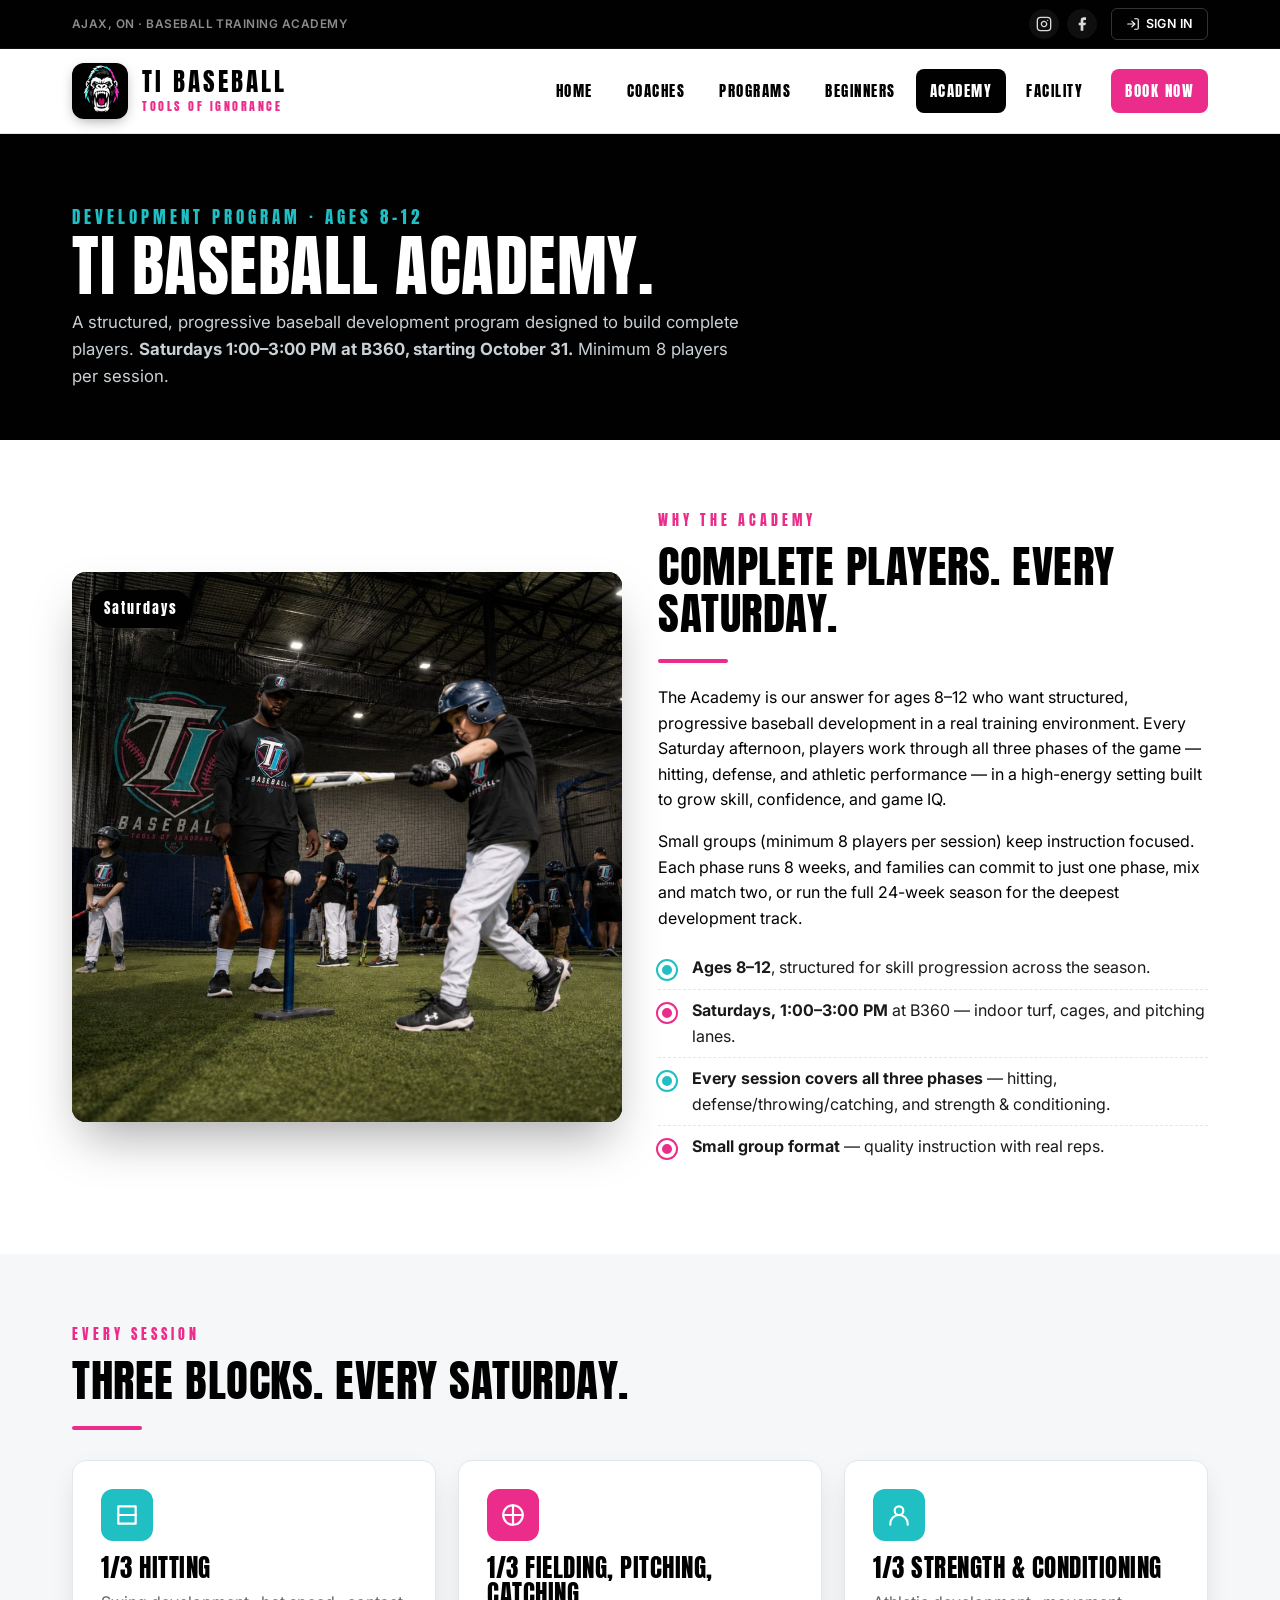
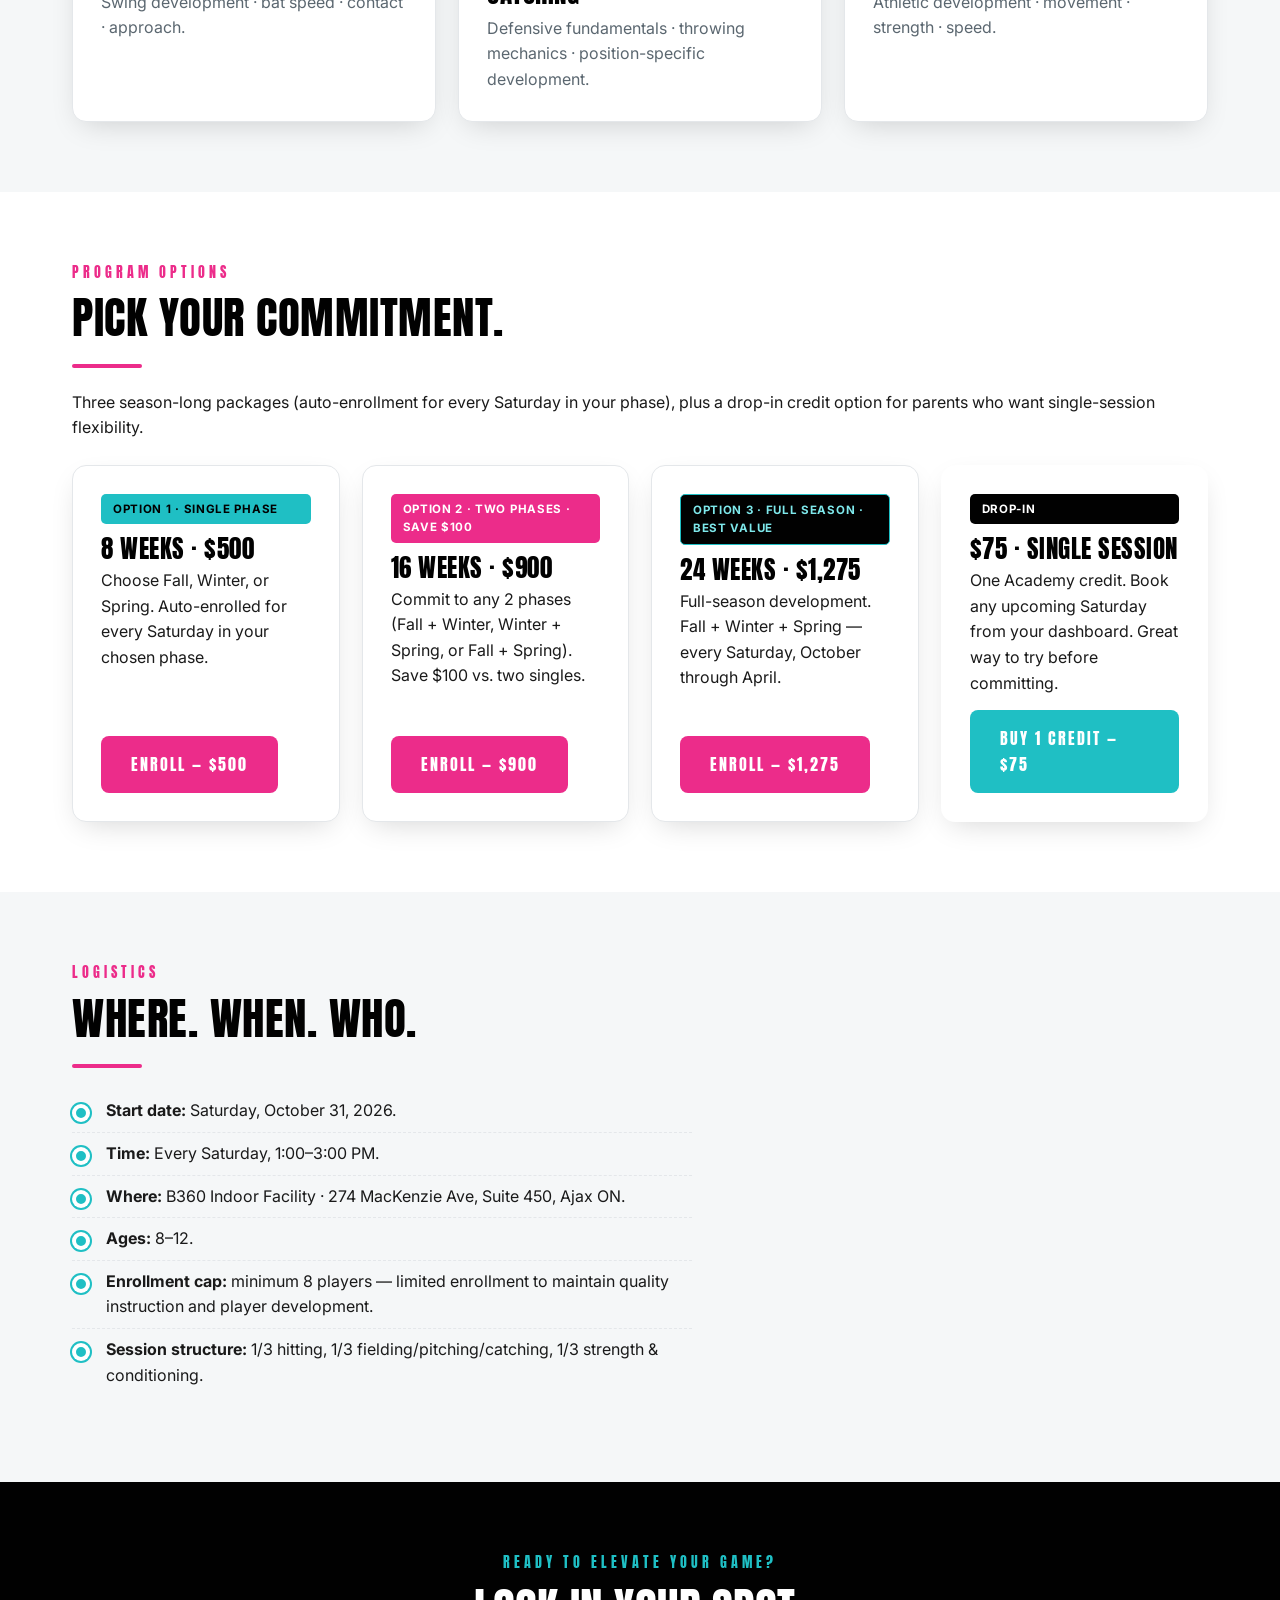
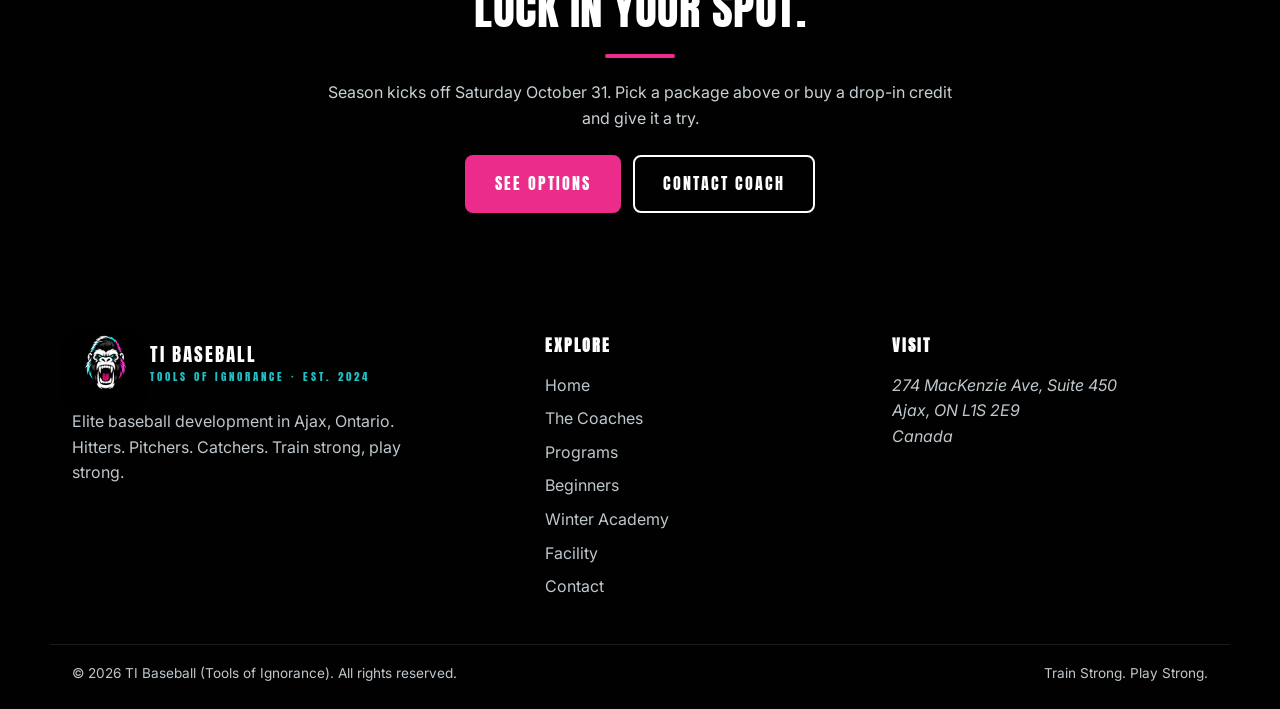
==== academy.html @ b7aa585f "Academy: swap photo to new tee-work group shot Steve provided a new photo of Coach working with a gr" ====
<!doctype html>
<html lang="en">
<head>
<meta charset="utf-8">
<meta name="viewport" content="width=device-width, initial-scale=1">
<title>TI Baseball Academy — Development Program (Ages 8–12) | TI Baseball (Tools of Ignorance)</title>
<meta name="description" content="TI Baseball Academy Development Program for ages 8–12. Saturdays 1–3 PM at B360, starting October 31. Three season packages ($500 / $900 / $1,275) or $75 drop-in credits.">
<link rel="icon" href="assets/logo.jpg" type="image/jpeg">
<link rel="preconnect" href="https://fonts.googleapis.com">
<link rel="preconnect" href="https://fonts.gstatic.com" crossorigin>
<link href="https://fonts.googleapis.com/css2?family=Anton&family=Inter:wght@400;500;600;700&display=swap" rel="stylesheet">
<link rel="stylesheet" href="styles.css">
<style>/* Top utility ribbon — sits above the site header on every page */
.top-ribbon {
  background:#010101; border-bottom:1px solid rgba(255,255,255,0.06);
  font-family:'Inter', sans-serif; font-size:.84rem;
}
.top-ribbon-inner {
  max-width:1180px; margin:0 auto; padding:8px 22px;
  display:flex; justify-content:space-between; align-items:center; gap:18px;
  flex-wrap:wrap;
}
.top-ribbon-tagline { color:rgba(255,255,255,0.55); letter-spacing:.04em; text-transform:uppercase; font-size:.74rem; font-weight:600; }
.top-ribbon-actions { display:flex; align-items:center; gap:14px; }
.top-ribbon-social { display:flex; align-items:center; gap:8px; }
.top-ribbon-social a {
  display:flex; align-items:center; justify-content:center;
  width:30px; height:30px; border-radius:50%;
  background:rgba(255,255,255,0.06); color:rgba(255,255,255,0.85);
  transition:background .15s, color .15s, transform .15s;
}
.top-ribbon-social a:hover { background:#1FBFC4; color:#010101; transform:translateY(-1px); }
.top-ribbon-social svg { width:16px; height:16px; }
.top-ribbon-login {
  display:inline-flex; align-items:center; gap:6px;
  padding:5px 14px; border-radius:6px;
  background:transparent; border:1px solid rgba(255,255,255,0.20); color:#fff;
  font-size:.78rem; font-weight:600; letter-spacing:.04em; text-transform:uppercase;
  text-decoration:none; transition:background .15s, border-color .15s;
}
.top-ribbon-login:hover { background:#EC2C8A; border-color:#EC2C8A; }
.top-ribbon-login svg { width:14px; height:14px; }
@media (max-width:560px) {
  .top-ribbon-inner { padding:8px 16px; gap:10px; }
  .top-ribbon-tagline { display:none; }
}
</style>
</head>
<body>
<div class="top-ribbon">
  <div class="top-ribbon-inner">
    <span class="top-ribbon-tagline">Ajax, ON · Baseball Training Academy</span>
    <div class="top-ribbon-actions">
      <div class="top-ribbon-social">
        <a href="https://www.instagram.com/ti_baseball_academy/" target="_blank" rel="noopener" aria-label="TI Baseball on Instagram">
          <svg viewBox="0 0 24 24" fill="none" stroke="currentColor" stroke-width="2" stroke-linecap="round" stroke-linejoin="round"><rect x="2" y="2" width="20" height="20" rx="5" ry="5"/><path d="M16 11.37A4 4 0 1 1 12.63 8 4 4 0 0 1 16 11.37z"/><line x1="17.5" y1="6.5" x2="17.51" y2="6.5"/></svg>
        </a>
        <a href="https://www.facebook.com/profile.php?id=100068096166498" target="_blank" rel="noopener" aria-label="TI Baseball on Facebook">
          <svg viewBox="0 0 24 24" fill="currentColor"><path d="M18 2h-3a5 5 0 0 0-5 5v3H7v4h3v8h4v-8h3l1-4h-4V7a1 1 0 0 1 1-1h3z"/></svg>
        </a>
      </div>
      <a href="/login" class="top-ribbon-login" id="top-ribbon-login-btn">
        <svg viewBox="0 0 24 24" fill="none" stroke="currentColor" stroke-width="2" stroke-linecap="round" stroke-linejoin="round"><path d="M15 3h4a2 2 0 0 1 2 2v14a2 2 0 0 1-2 2h-4"/><polyline points="10 17 15 12 10 7"/><line x1="15" y1="12" x2="3" y2="12"/></svg>
        <span>Sign In</span>
      </a>
    </div>
  </div>
</div>


<header class="site-header">
  <nav class="nav" aria-label="Primary">
    <a href="index.html" class="nav-brand" aria-label="TI Baseball home">
      <img src="assets/logo.png" alt="">
      <span>TI BASEBALL<small>TOOLS OF IGNORANCE</small></span>
    </a>
    <button class="nav-toggle" aria-label="Open menu" aria-expanded="false" aria-controls="nav-links">
      <svg viewBox="0 0 24 24" fill="none" stroke="currentColor" stroke-width="2.5" stroke-linecap="round">
        <line x1="4" y1="7" x2="20" y2="7"/>
        <line x1="4" y1="12" x2="20" y2="12"/>
        <line x1="4" y1="17" x2="20" y2="17"/>
      </svg>
    </button>
    <ul class="nav-links" id="nav-links">
      <li><a href="index.html">Home</a></li>
      <li><a href="coach.html">Coaches</a></li>
      <li><a href="programs.html">Programs</a></li>
      <li><a href="beginners.html">Beginners</a></li>
      <li><a href="academy.html">Academy</a></li>
      <li><a href="facility.html">Facility</a></li>
      <li><a href="contact.html" class="cta">Book Now</a></li>
    </ul>
  </nav>
</header>
<main>

  <section class="page-head">
    <div class="container">
      <p class="eyebrow">Development Program · Ages 8–12</p>
      <h1>TI Baseball Academy.</h1>
      <p>A structured, progressive baseball development program designed to build complete players. <strong>Saturdays 1:00–3:00 PM at B360, starting October 31.</strong> Minimum 8 players per session.</p>
    </div>
  </section>


  <!-- WHY THE ACADEMY (photo + narrative) -->
  <section>
    <div class="container">
      <div class="feature">
        <div class="visual has-photo" style="aspect-ratio:1/1;">
          <img src="assets/academy-tee-work.jpg" alt="Coach working with a group of young TI Baseball Academy players on tee work at B360 indoor turf" style="object-position:center;">
          <span class="badge">Saturdays</span>
        </div>
        <div>
          <p class="eyebrow">Why The Academy</p>
          <h2>Complete Players. Every Saturday.</h2>
          <div class="divider"></div>
          <p>The Academy is our answer for ages 8–12 who want structured, progressive baseball development in a real training environment. Every Saturday afternoon, players work through all three phases of the game — hitting, defense, and athletic performance — in a high-energy setting built to grow skill, confidence, and game IQ.</p>
          <p>Small groups (minimum 8 players per session) keep instruction focused. Each phase runs 8 weeks, and families can commit to just one phase, mix and match two, or run the full 24-week season for the deepest development track.</p>
          <ul class="check-list">
            <li><strong>Ages 8–12</strong>, structured for skill progression across the season.</li>
            <li class="pink"><strong>Saturdays, 1:00–3:00 PM</strong> at B360 — indoor turf, cages, and pitching lanes.</li>
            <li><strong>Every session covers all three phases</strong> — hitting, defense/throwing/catching, and strength &amp; conditioning.</li>
            <li class="pink"><strong>Small group format</strong> — quality instruction with real reps.</li>
          </ul>
        </div>
      </div>
    </div>
  </section>

  <!-- WHAT EVERY SESSION INCLUDES -->
  <section class="alt">
    <div class="container">
      <p class="eyebrow">Every Session</p>
      <h2>Three Blocks. Every Saturday.</h2>
      <div class="divider"></div>
      <div class="grid cols-3" style="margin-top:30px;">
        <div class="card teal">
          <div class="icon" aria-hidden="true">
            <svg viewBox="0 0 24 24" fill="none" stroke="currentColor" stroke-width="2" stroke-linecap="round" stroke-linejoin="round"><path d="M4 4h16v16H4z"/><path d="M4 12h16"/></svg>
          </div>
          <h3>1/3 Hitting</h3>
          <p>Swing development · bat speed · contact · approach.</p>
        </div>
        <div class="card pink">
          <div class="icon" aria-hidden="true">
            <svg viewBox="0 0 24 24" fill="none" stroke="currentColor" stroke-width="2" stroke-linecap="round" stroke-linejoin="round"><circle cx="12" cy="12" r="9"/><path d="M12 3v18M3 12h18"/></svg>
          </div>
          <h3>1/3 Fielding, Pitching, Catching</h3>
          <p>Defensive fundamentals · throwing mechanics · position-specific development.</p>
        </div>
        <div class="card teal">
          <div class="icon" aria-hidden="true">
            <svg viewBox="0 0 24 24" fill="none" stroke="currentColor" stroke-width="2" stroke-linecap="round" stroke-linejoin="round"><path d="M4 21v-1a8 8 0 0 1 16 0v1"/><circle cx="12" cy="8" r="4"/></svg>
          </div>
          <h3>1/3 Strength &amp; Conditioning</h3>
          <p>Athletic development · movement · strength · speed.</p>
        </div>
      </div>
    </div>
  </section>

  <!-- PROGRAM OPTIONS -->
  <section>
    <div class="container">
      <p class="eyebrow">Program Options</p>
      <h2>Pick Your Commitment.</h2>
      <div class="divider"></div>
      <p style="margin:14px 0 24px; color:var(--ink-soft);">Three season-long packages (auto-enrollment for every Saturday in your phase), plus a drop-in credit option for parents who want single-session flexibility.</p>
      <div class="grid cols-4" style="align-items:stretch;">

        <!-- Option 1: Single Phase -->
        <div class="card teal" style="display:flex; flex-direction:column;">
          <div style="display:inline-block; background:#1FBFC4; color:#010101; padding:6px 12px; border-radius:5px; font-family:'Inter',sans-serif; font-size:.72rem; font-weight:700; letter-spacing:.06em; margin-bottom:12px; text-transform:uppercase; text-shadow:none;">OPTION 1 · SINGLE PHASE</div>
          <h3 style="margin:0 0 6px;">8 Weeks · $500</h3>
          <p style="color:var(--ink-soft); margin:0 0 14px;">Choose Fall, Winter, or Spring. Auto-enrolled for every Saturday in your chosen phase.</p>
          <div style="margin-top:auto;">
            <a class="btn btn-primary" href="/book?program=academy-single-phase">Enroll — $500</a>
          </div>
        </div>

        <!-- Option 2: Two Phases -->
        <div class="card pink" style="display:flex; flex-direction:column;">
          <div style="display:inline-block; background:#EC2C8A; color:#fff; padding:6px 12px; border-radius:5px; font-family:'Inter',sans-serif; font-size:.72rem; font-weight:700; letter-spacing:.06em; margin-bottom:12px; text-transform:uppercase; text-shadow:none;">OPTION 2 · TWO PHASES · SAVE $100</div>
          <h3 style="margin:0 0 6px;">16 Weeks · $900</h3>
          <p style="color:var(--ink-soft); margin:0 0 14px;">Commit to any 2 phases (Fall + Winter, Winter + Spring, or Fall + Spring). Save $100 vs. two singles.</p>
          <div style="margin-top:auto;">
            <a class="btn btn-primary" href="/book?program=academy-two-phase">Enroll — $900</a>
          </div>
        </div>

        <!-- Option 3: Full Program -->
        <div class="card teal" style="display:flex; flex-direction:column;">
          <div style="display:inline-block; background:#010101; color:#7EE8EB; padding:6px 12px; border-radius:5px; font-family:'Inter',sans-serif; font-size:.72rem; font-weight:700; letter-spacing:.06em; margin-bottom:12px; text-transform:uppercase; text-shadow:none; border:1px solid #1FBFC4;">OPTION 3 · FULL SEASON · BEST VALUE</div>
          <h3 style="margin:0 0 6px;">24 Weeks · $1,275</h3>
          <p style="color:var(--ink-soft); margin:0 0 14px;">Full-season development. Fall + Winter + Spring — every Saturday, October through April.</p>
          <div style="margin-top:auto;">
            <a class="btn btn-primary" href="/book?program=academy-full-season">Enroll — $1,275</a>
          </div>
        </div>

        <!-- Option 4: Drop-in Credit -->
        <div class="card" style="display:flex; flex-direction:column; border:1px solid rgba(255,255,255,.15);">
          <div style="display:inline-block; background:#010101; color:#fff; padding:6px 12px; border-radius:5px; font-family:'Inter',sans-serif; font-size:.72rem; font-weight:700; letter-spacing:.06em; margin-bottom:12px; text-transform:uppercase; text-shadow:none;">DROP-IN</div>
          <h3 style="margin:0 0 6px;">$75 · Single Session</h3>
          <p style="color:var(--ink-soft); margin:0 0 14px;">One Academy credit. Book any upcoming Saturday from your dashboard. Great way to try before committing.</p>
          <div style="margin-top:auto;">
            <a class="btn btn-secondary" href="/book?program=academy-drop-in">Buy 1 Credit — $75</a>
          </div>
        </div>

      </div>
    </div>
  </section>

  <!-- LOGISTICS -->
  <section class="alt">
    <div class="container">
      <p class="eyebrow">Logistics</p>
      <h2>Where. When. Who.</h2>
      <div class="divider"></div>
      <ul class="check-list" style="max-width:620px;">
        <li><strong>Start date:</strong> Saturday, October 31, 2026.</li>
        <li><strong>Time:</strong> Every Saturday, 1:00–3:00 PM.</li>
        <li><strong>Where:</strong> B360 Indoor Facility · 274 MacKenzie Ave, Suite 450, Ajax ON.</li>
        <li><strong>Ages:</strong> 8–12.</li>
        <li><strong>Enrollment cap:</strong> minimum 8 players — limited enrollment to maintain quality instruction and player development.</li>
        <li><strong>Session structure:</strong> 1/3 hitting, 1/3 fielding/pitching/catching, 1/3 strength &amp; conditioning.</li>
      </ul>
    </div>
  </section>

  <!-- CTA -->
  <section class="dark">
    <div class="container center">
      <p class="eyebrow">Ready To Elevate Your Game?</p>
      <h2>Lock In Your Spot.</h2>
      <div class="divider" style="margin:6px auto 22px;"></div>
      <p style="max-width:640px; margin:0 auto 24px; color:#C9D1D6;">Season kicks off Saturday October 31. Pick a package above or buy a drop-in credit and give it a try.</p>
      <div class="btn-row" style="justify-content:center;">
        <a class="btn btn-primary" href="#program-options">See Options</a>
        <a class="btn btn-ghost" href="contact.html">Contact Coach</a>
      </div>
    </div>
  </section>

</main>

<footer class="site-footer">
  <div class="container footer-grid">
    <div>
      <div class="footer-brand">
        <img src="assets/logo.png" alt="">
        <div>
          <h4>TI Baseball</h4>
          <small>TOOLS OF IGNORANCE · EST. 2024</small>
        </div>
      </div>
      <p style="max-width:340px;">Elite baseball development in Ajax, Ontario. Hitters. Pitchers. Catchers. Train strong, play strong.</p>
    </div>
    <div>
      <h5>Explore</h5>
      <ul>
        <li><a href="index.html">Home</a></li>
        <li><a href="coach.html">The Coaches</a></li>
        <li><a href="programs.html">Programs</a></li>
        <li><a href="beginners.html">Beginners</a></li>
        <li><a href="academy.html">Winter Academy</a></li>
        <li><a href="facility.html">Facility</a></li>
        <li><a href="contact.html">Contact</a></li>
      </ul>
    </div>
    <div>
      <h5>Visit</h5>
      <address>
        274 MacKenzie Ave, Suite 450<br>
        Ajax, ON L1S 2E9<br>
        Canada
      </address>
    </div>
  </div>
  <div class="container footer-bottom">
    <div>© <span id="year">2026</span> TI Baseball (Tools of Ignorance). All rights reserved.</div>
    <div>Train Strong. Play Strong.</div>
  </div>
</footer>

<script src="script.js"></script>
<script>
(function(){
  var el = document.getElementById('academy-spots-banner');
  if(!el) return;
  fetch('/api/program-spots?program=academy')
    .then(function(r){ return r.json(); })
    .then(function(d){
      if(d && typeof d.remaining === 'number'){
        if(d.remaining === 0){ el.innerHTML = '<strong style="color:#EC2C8A;">SOLD OUT</strong> — all 12 spots reserved'; }
        else { el.textContent = d.remaining + ' of 12 spots still available · Program starts October'; }
      }
    })
    .catch(function(){});
})();
</script>
</body>
</html>
---- styles.css ----
/* =========================================
   TOI Baseball Training — shared stylesheet
   Palette pulled from the logo:
     teal  #1FBFC4
     pink  #EC2C8A
     black #010101
     off-white #F5F7F8
   ========================================= */

:root {
  --teal: #1FBFC4;
  --teal-dark: #149299;
  --pink: #EC2C8A;
  --pink-dark: #C41A6B;
  --ink: #010101;
  --ink-soft: #1A1A1A;
  --bg: #FFFFFF;
  --bg-alt: #F5F7F8;
  --bg-dark: #010101;
  --line: #E4E7EA;
  --muted: #5B6770;
  --shadow-md: 0 10px 30px -10px rgba(10,10,10,0.18);
  --shadow-lg: 0 25px 50px -12px rgba(10,10,10,0.35);
  --radius: 14px;
  --radius-sm: 8px;
  --max: 1180px;
}

* { box-sizing: border-box; }

html { scroll-behavior: smooth; }

body {
  margin: 0;
  font-family: 'Inter', -apple-system, BlinkMacSystemFont, 'Segoe UI', Roboto, Helvetica, Arial, sans-serif;
  color: var(--ink);
  background: var(--bg);
  line-height: 1.6;
  -webkit-font-smoothing: antialiased;
}

img { max-width: 100%; height: auto; display: block; }

a { color: var(--teal-dark); text-decoration: none; transition: color .15s ease; }
a:hover { color: var(--pink-dark); }

/* ---------- Typography ---------- */
h1, h2, h3, h4 {
  font-family: 'Anton', 'Bebas Neue', Impact, 'Arial Narrow Bold', sans-serif;
  font-weight: 400;
  line-height: 1.05;
  letter-spacing: 0.5px;
  text-transform: uppercase;
  margin: 0 0 .5em;
  color: var(--ink);
}
h1 { font-size: clamp(2.2rem, 6vw, 4.2rem); }
h2 { font-size: clamp(1.8rem, 4.5vw, 2.8rem); }
h3 { font-size: clamp(1.2rem, 2.8vw, 1.55rem); }
p  { margin: 0 0 1em; }

.eyebrow {
  font-family: 'Anton', sans-serif;
  font-size: .85rem;
  letter-spacing: 4px;
  color: var(--pink);
  text-transform: uppercase;
  margin: 0 0 .8em;
}
.eyebrow-teal { color: var(--teal); }

/* ---------- Layout helpers ---------- */
.container {
  width: 100%;
  max-width: var(--max);
  margin: 0 auto;
  padding: 0 22px;
}

section { padding: 70px 0; }
section.alt { background: var(--bg-alt); }
section.dark { background: var(--bg-dark); color: #E9ECEE; }
section.dark h1, section.dark h2, section.dark h3 { color: #fff; }
section.dark .eyebrow { color: var(--teal); }

.grid { display: grid; gap: 22px; }
@media (min-width: 720px) {
  .grid.cols-2 { grid-template-columns: repeat(2, 1fr); }
  .grid.cols-3 { grid-template-columns: repeat(3, 1fr); }
  .grid.cols-4 { grid-template-columns: repeat(2, 1fr); }
}
@media (min-width: 1024px) {
  .grid.cols-4 { grid-template-columns: repeat(4, 1fr); }
}

/* ---------- Header / Nav ---------- */
.site-header {
  position: sticky;
  top: 0;
  z-index: 50;
  background: rgba(255,255,255,0.95);
  backdrop-filter: saturate(180%) blur(10px);
  -webkit-backdrop-filter: saturate(180%) blur(10px);
  border-bottom: 1px solid var(--line);
}
.nav {
  display: flex;
  align-items: center;
  justify-content: space-between;
  padding: 14px 22px;
  max-width: var(--max);
  margin: 0 auto;
}
.nav-brand {
  display: flex;
  align-items: center;
  gap: 14px;
  font-family: 'Anton', sans-serif;
  font-size: 1.55rem;
  letter-spacing: 3px;
  color: var(--ink);
  text-transform: uppercase;
  line-height: 1;
  text-decoration: none;
}
.nav-brand img {
  width: 56px;
  height: 56px;
  border-radius: 12px;
  box-shadow: 0 4px 14px -4px rgba(10,10,10,0.45);
  flex: none;
}
.nav-brand span {
  display: flex;
  flex-direction: column;
  justify-content: center;
  gap: 5px;
}
.nav-brand span small {
  display: block;
  font-size: .78rem;
  letter-spacing: 2.5px;
  color: var(--pink);
  font-family: 'Anton', sans-serif;
  font-weight: 400;
  margin-top: 0;
  line-height: 1;
}
@media (max-width: 560px) {
  .nav-brand { font-size: 1.25rem; letter-spacing: 2px; gap: 10px; }
  .nav-brand img { width: 46px; height: 46px; border-radius: 10px; }
  .nav-brand span small { font-size: .68rem; letter-spacing: 2px; }
}
.nav-links {
  display: flex;
  align-items: center;
  gap: 6px;
  list-style: none;
  margin: 0;
  padding: 0;
}
.nav-links a {
  display: inline-block;
  padding: 10px 14px;
  font-family: 'Anton', sans-serif;
  letter-spacing: 1.5px;
  text-transform: uppercase;
  font-size: .95rem;
  color: var(--ink);
  border-radius: var(--radius-sm);
  transition: background .15s, color .15s;
}
.nav-links a:hover,
.nav-links a.active {
  background: var(--ink);
  color: #fff;
}
.nav-links a.cta {
  background: var(--pink);
  color: #fff;
  margin-left: 8px;
}
.nav-links a.cta:hover { background: var(--pink-dark); }

.nav-toggle {
  display: none;
  background: var(--ink);
  border: none;
  color: #fff;
  width: 44px;
  height: 44px;
  border-radius: var(--radius-sm);
  cursor: pointer;
  align-items: center;
  justify-content: center;
}
.nav-toggle svg { width: 22px; height: 22px; }

@media (max-width: 820px) {
  .nav-toggle { display: inline-flex; }
  .nav-links {
    position: absolute;
    top: 100%;
    left: 0;
    right: 0;
    flex-direction: column;
    align-items: stretch;
    background: #fff;
    border-bottom: 1px solid var(--line);
    padding: 12px;
    gap: 4px;
    transform: translateY(-12px);
    opacity: 0;
    pointer-events: none;
    transition: opacity .15s, transform .15s;
  }
  .nav-links.open {
    transform: translateY(0);
    opacity: 1;
    pointer-events: auto;
  }
  .nav-links a { padding: 14px 16px; }
  .nav-links a.cta { margin-left: 0; }
}

/* ---------- Buttons ---------- */
.btn {
  display: inline-block;
  padding: 14px 28px;
  font-family: 'Anton', sans-serif;
  letter-spacing: 2px;
  text-transform: uppercase;
  font-size: 1rem;
  border-radius: var(--radius-sm);
  border: 2px solid transparent;
  cursor: pointer;
  transition: transform .12s ease, background .15s, color .15s, border-color .15s;
}
.btn:hover { transform: translateY(-2px); }
.btn-primary { background: var(--pink); color: #fff; }
.btn-primary:hover { background: var(--pink-dark); color: #fff; }
.btn-secondary { background: var(--teal); color: #fff; }
.btn-secondary:hover { background: var(--teal-dark); color: #fff; }
.btn-ghost {
  background: transparent;
  color: var(--ink);
  border-color: var(--ink);
}
.btn-ghost:hover { background: var(--ink); color: #fff; }
section.dark .btn-ghost { color: #fff; border-color: #fff; }
section.dark .btn-ghost:hover { background: #fff; color: var(--ink); }

.btn-row { display: flex; flex-wrap: wrap; gap: 12px; margin-top: 8px; }

/* ---------- Hero ---------- */
.hero {
  position: relative;
  overflow: hidden;
  background: var(--bg-dark);
  color: #fff;
  padding: 70px 0 90px;
}
.hero::before {
  /* Pure black hero so the logo's black background blends seamlessly. */
  content: '';
  position: absolute;
  inset: 0;
  background: transparent;
  pointer-events: none;
}
.hero-inner {
  position: relative;
  display: grid;
  gap: 40px;
  align-items: center;
  grid-template-columns: 1fr;
}
@media (min-width: 880px) {
  .hero-inner { grid-template-columns: 1.1fr 0.9fr; }
}
.hero h1 { color: #fff; }
.hero h1 .accent { color: var(--teal); }
.hero h1 .accent-pink { color: var(--pink); }
.hero p.lead {
  font-size: 1.15rem;
  color: #C9D1D6;
  max-width: 540px;
}
.hero-logo {
  display: flex;
  justify-content: center;
  align-items: center;
  padding: 20px;
}
.hero-logo img {
  max-width: 480px;
  width: 100%;
  filter: drop-shadow(0 25px 60px rgba(0,0,0,0.45));
}

/* hero "stat strip" */
.stat-strip {
  display: grid;
  gap: 16px;
  grid-template-columns: repeat(3, 1fr);
  margin-top: 28px;
  padding-top: 24px;
  border-top: 1px solid rgba(255,255,255,0.15);
}
.stat-strip .stat .num {
  font-family: 'Anton', sans-serif;
  font-size: 2rem;
  color: var(--teal);
  line-height: 1;
}
.stat-strip .stat .num.pink { color: var(--pink); }
.stat-strip .stat .label {
  font-size: .8rem;
  letter-spacing: 1.5px;
  text-transform: uppercase;
  color: #C9D1D6;
  margin-top: 6px;
}

/* ---------- Cards ---------- */
.card {
  background: #fff;
  border-radius: var(--radius);
  padding: 28px;
  border: 1px solid var(--line);
  box-shadow: var(--shadow-md);
  transition: transform .15s ease, box-shadow .15s ease, border-color .15s;
  display: flex;
  flex-direction: column;
}
.card:hover {
  transform: translateY(-4px);
  box-shadow: var(--shadow-lg);
  border-color: var(--teal);
}
.card h3 { color: var(--ink); margin-bottom: .35em; }
.card .icon {
  width: 52px;
  height: 52px;
  border-radius: 12px;
  background: linear-gradient(135deg, var(--teal), var(--pink));
  display: inline-flex;
  align-items: center;
  justify-content: center;
  margin-bottom: 16px;
  color: #fff;
}
.card .icon svg { width: 26px; height: 26px; }
.card.pink .icon { background: var(--pink); }
.card.teal .icon { background: var(--teal); }
.card p { color: var(--muted); margin: 0; }

/* feature row (image + text) */
.feature {
  display: grid;
  gap: 36px;
  align-items: center;
  grid-template-columns: 1fr;
}
@media (min-width: 880px) {
  .feature { grid-template-columns: 1fr 1fr; }
  .feature.reverse > :first-child { order: 2; }
}
.feature .visual {
  background: linear-gradient(135deg, var(--teal) 0%, var(--pink) 100%);
  border-radius: var(--radius);
  aspect-ratio: 4 / 3;
  position: relative;
  overflow: hidden;
  box-shadow: var(--shadow-lg);
}
.feature .visual::after {
  content: '';
  position: absolute;
  inset: 0;
  background:
    radial-gradient(circle at 70% 30%, rgba(255,255,255,0.25), transparent 60%),
    radial-gradient(circle at 20% 80%, rgba(0,0,0,0.25), transparent 60%);
}
/* When a real photo is used, hide the gradient + emoji and let the image fill the frame. */
.feature .visual.has-photo {
  background: var(--ink);
  aspect-ratio: 1 / 1;
}
.feature .visual.has-photo::after,
.feature .visual.has-photo .big-mark { display: none; }
.feature .visual.has-photo img {
  position: absolute;
  inset: 0;
  width: 100%;
  height: 100%;
  object-fit: cover;
  object-position: center top;
  display: block;
}
@media (min-width: 880px) {
  .feature .visual.has-photo { aspect-ratio: 4 / 5; }
}

/* Ajax Spartans discount callout (Pricing page) */
.spartans-discount {
  border-radius: var(--radius);
  background: linear-gradient(135deg, rgba(31,191,196,0.10) 0%, rgba(236,44,138,0.10) 100%);
  border: 1px solid var(--line);
  padding: 22px 24px;
  box-shadow: var(--shadow-md);
}
.spartans-discount-inner {
  display: flex;
  gap: 18px;
  align-items: flex-start;
  flex-wrap: wrap;
}
.spartans-discount-badge { flex-shrink: 0; }
.spartans-discount .badge-pill {
  display: inline-block;
  background: var(--pink);
  color: #fff;
  padding: 8px 14px;
  font-family: 'Anton', sans-serif;
  font-size: .85rem;
  letter-spacing: 2px;
  border-radius: 999px;
  text-transform: uppercase;
}
.spartans-discount h3 {
  font-family: 'Anton', sans-serif;
  letter-spacing: 1px;
  text-transform: uppercase;
}

/* ---------- Cal.com booking cards (schedule.html quick-book row) ---------- */
.booking-cards {
  align-items: stretch;
}
.booking-card {
  position: relative;
  background: var(--ink);
  color: #fff;
  border: 1px solid #22242B;
  border-radius: var(--radius);
  padding: 28px 24px;
  display: flex;
  flex-direction: column;
  box-shadow: var(--shadow-md);
  transition: transform .15s ease, box-shadow .15s ease, border-color .15s;
}
.booking-card:hover {
  transform: translateY(-4px);
  border-color: var(--teal);
  box-shadow: 0 25px 55px -15px rgba(31,191,196,0.35);
}
.booking-card h3 {
  color: #fff;
  margin: 0 0 .35em;
}
.booking-card p {
  color: #BFC7CC;
  margin: 0 0 22px;
  flex-grow: 1;
}
.booking-card .btn {
  margin-top: auto;
  align-self: stretch;
  text-align: center;
}
.booking-card-tag {
  display: inline-block;
  font-family: 'Anton', sans-serif;
  letter-spacing: 2px;
  font-size: .8rem;
  padding: 6px 12px;
  background: var(--teal);
  color: #fff;
  border-radius: 999px;
  align-self: flex-start;
  margin-bottom: 14px;
  text-transform: uppercase;
}
.booking-card.featured {
  border-color: var(--pink);
  box-shadow: 0 25px 55px -15px rgba(236,44,138,0.45);
}
.booking-card.featured:hover {
  border-color: var(--pink);
  box-shadow: 0 30px 70px -15px rgba(236,44,138,0.55);
}
.booking-card.featured .booking-card-tag {
  background: var(--pink);
}
.booking-ribbon {
  position: absolute;
  top: -10px; right: 18px;
  background: var(--pink);
  color: #fff;
  font-family: 'Anton', sans-serif;
  font-size: .75rem;
  letter-spacing: 2px;
  padding: 6px 12px;
  border-radius: 999px;
}

/* ---------- Cal.com inline calendar wrapper ---------- */
.cal-embed-wrapper {
  border-radius: var(--radius);
  overflow: hidden;
  box-shadow: var(--shadow-lg);
  background: var(--ink);
  border: 1px solid #22242B;
}

/* Cal.com modal triggers (used on Pricing, Programs, Home pages) — same look as our existing btn-* */
.cal-trigger { cursor: pointer; }

/* Coach In Action gallery — used on coach.html */
.photo-grid {
  display: grid;
  gap: 22px;
  grid-template-columns: 1fr;
  margin-top: 30px;
}
@media (min-width: 720px) {
  .photo-grid { grid-template-columns: 1fr 1fr; }
}
.photo-card {
  position: relative;
  border-radius: var(--radius);
  overflow: hidden;
  box-shadow: var(--shadow-lg);
  background: var(--ink);
  aspect-ratio: 4 / 3;
}
.photo-card img {
  width: 100%;
  height: 100%;
  object-fit: cover;
  object-position: center;
  display: block;
}
.photo-card.portrait { aspect-ratio: 3 / 4; }
.photo-tag {
  position: absolute;
  bottom: 16px;
  left: 16px;
  background: var(--ink);
  color: #fff;
  padding: 8px 14px;
  font-family: 'Anton', sans-serif;
  font-size: .85rem;
  letter-spacing: 2px;
  border-radius: 999px;
}
.feature .visual .badge {
  position: absolute;
  top: 18px; left: 18px;
  background: var(--ink);
  color: #fff;
  padding: 8px 14px;
  font-family: 'Anton', sans-serif;
  font-size: .85rem;
  letter-spacing: 2px;
  border-radius: 999px;
}
.feature .visual .big-mark {
  position: absolute;
  bottom: 10px; right: 10px;
  font-family: 'Anton', sans-serif;
  font-size: clamp(5rem, 18vw, 12rem);
  line-height: 1;
  color: rgba(255,255,255,0.85);
  letter-spacing: -3px;
  pointer-events: none;
}

/* ---------- Lists ---------- */
.check-list {
  list-style: none;
  padding: 0;
  margin: 0 0 1em;
}
.check-list li {
  position: relative;
  padding: 8px 0 8px 34px;
  border-bottom: 1px dashed var(--line);
  color: var(--ink-soft);
}
.check-list li:last-child { border-bottom: 0; }
.check-list li::before {
  content: '';
  position: absolute;
  left: 0;
  top: 14px;
  width: 18px;
  height: 18px;
  border-radius: 50%;
  background: var(--teal);
  box-shadow: inset 0 0 0 4px #fff, 0 0 0 2px var(--teal);
}
.check-list li.pink::before { background: var(--pink); box-shadow: inset 0 0 0 4px #fff, 0 0 0 2px var(--pink); }

/* ---------- Pricing table ---------- */
.price-grid {
  display: grid;
  gap: 18px;
  grid-template-columns: 1fr;
}
@media (min-width: 720px) { .price-grid { grid-template-columns: repeat(2, 1fr); } }
@media (min-width: 1000px) { .price-grid { grid-template-columns: repeat(3, 1fr); } }

.price-card {
  border-radius: var(--radius);
  padding: 28px;
  background: #fff;
  border: 1px solid var(--line);
  box-shadow: var(--shadow-md);
  position: relative;
  display: flex;
  flex-direction: column;
}
.price-card .ribbon {
  position: absolute;
  top: -10px; right: 18px;
  background: var(--pink);
  color: #fff;
  font-family: 'Anton', sans-serif;
  font-size: .75rem;
  letter-spacing: 2px;
  padding: 6px 12px;
  border-radius: 999px;
}
.price-card h3 { margin-bottom: 4px; }
.price-card .sub { color: var(--muted); font-size: .92rem; margin-bottom: 16px; }
.price-card .price {
  font-family: 'Anton', sans-serif;
  font-size: 2.2rem;
  line-height: 1;
  margin-bottom: 4px;
}
.price-card .price small {
  font-size: .85rem;
  font-family: 'Inter', sans-serif;
  letter-spacing: 1px;
  color: var(--muted);
  margin-left: 4px;
}
.price-card.featured {
  border-color: var(--pink);
  box-shadow: 0 20px 50px -15px rgba(236,44,138,0.4);
}
.price-card.featured .price { color: var(--pink); }

/* tier table */
.tier-table {
  width: 100%;
  border-collapse: collapse;
  margin-top: 18px;
  background: #fff;
  border-radius: var(--radius);
  overflow: hidden;
  box-shadow: var(--shadow-md);
}
.tier-table th, .tier-table td {
  padding: 14px 16px;
  text-align: left;
  border-bottom: 1px solid var(--line);
  font-size: .95rem;
}
.tier-table th {
  background: var(--ink);
  color: #fff;
  font-family: 'Anton', sans-serif;
  letter-spacing: 1.5px;
  text-transform: uppercase;
  font-size: .85rem;
}
.tier-table tr:last-child td { border-bottom: 0; }
.tier-table tr:nth-child(even) td { background: var(--bg-alt); }

/* ---------- Form ---------- */
.contact-grid {
  display: grid;
  gap: 30px;
  grid-template-columns: 1fr;
}
@media (min-width: 880px) {
  .contact-grid { grid-template-columns: 1.1fr 0.9fr; }
}
.contact-info .info-block {
  margin-bottom: 22px;
  padding-bottom: 22px;
  border-bottom: 1px solid var(--line);
}
.contact-info .info-block:last-child { border-bottom: 0; }
.contact-info .label {
  font-family: 'Anton', sans-serif;
  letter-spacing: 2px;
  text-transform: uppercase;
  font-size: .8rem;
  color: var(--pink);
  margin-bottom: 6px;
}
.contact-info address { font-style: normal; line-height: 1.6; }
.map-embed {
  margin-top: 20px;
  border-radius: var(--radius);
  overflow: hidden;
  box-shadow: var(--shadow-md);
  aspect-ratio: 16 / 10;
}
.map-embed iframe {
  width: 100%; height: 100%; border: 0;
}

form.contact-form {
  display: grid;
  gap: 14px;
  background: #fff;
  padding: 28px;
  border-radius: var(--radius);
  border: 1px solid var(--line);
  box-shadow: var(--shadow-md);
}
form.contact-form label {
  display: block;
  font-family: 'Anton', sans-serif;
  letter-spacing: 1.5px;
  text-transform: uppercase;
  font-size: .8rem;
  margin-bottom: 6px;
  color: var(--ink);
}
form.contact-form input,
form.contact-form select,
form.contact-form textarea {
  width: 100%;
  font: inherit;
  padding: 12px 14px;
  border: 1px solid var(--line);
  border-radius: var(--radius-sm);
  background: #fff;
  color: var(--ink);
  transition: border-color .15s, box-shadow .15s;
}
form.contact-form input:focus,
form.contact-form select:focus,
form.contact-form textarea:focus {
  outline: none;
  border-color: var(--teal);
  box-shadow: 0 0 0 3px rgba(31,191,196,0.2);
}
form.contact-form textarea { min-height: 130px; resize: vertical; }
.form-row {
  display: grid;
  gap: 14px;
  grid-template-columns: 1fr;
}
@media (min-width: 600px) { .form-row { grid-template-columns: 1fr 1fr; } }
.form-msg {
  display: none;
  margin-top: 12px;
  padding: 12px 14px;
  border-radius: var(--radius-sm);
  background: #E8FBFC;
  border: 1px solid var(--teal);
  color: var(--teal-dark);
}
.form-msg.show { display: block; }
/* Honeypot field — invisible to humans, bots will fill it and get filtered. */
.hp-field {
  position: absolute !important;
  left: -10000px !important;
  width: 1px !important;
  height: 1px !important;
  overflow: hidden !important;
}

/* ---------- Footer ---------- */
.site-footer {
  background: var(--bg-dark);
  color: #BFC7CC;
  padding: 50px 0 24px;
}
.footer-grid {
  display: grid;
  gap: 30px;
  grid-template-columns: 1fr;
}
@media (min-width: 720px) {
  .footer-grid { grid-template-columns: 1.4fr 1fr 1fr; }
}
.footer-brand {
  display: flex;
  align-items: center;
  gap: 14px;
  margin-bottom: 12px;
}
.footer-brand img {
  width: 64px;
  border-radius: 12px;
  box-shadow: 0 6px 16px -6px rgba(0,0,0,0.6);
}
.footer-brand h4 {
  color: #fff;
  margin: 0;
  font-size: 1.2rem;
  letter-spacing: 2px;
}
.footer-brand small {
  display: block;
  color: var(--teal);
  letter-spacing: 3px;
  font-family: 'Anton', sans-serif;
  font-size: .7rem;
  margin-top: 4px;
}
.site-footer h5 {
  color: #fff;
  font-family: 'Anton', sans-serif;
  letter-spacing: 2px;
  text-transform: uppercase;
  font-size: 1rem;
  margin: 0 0 14px;
}
.site-footer ul { list-style: none; padding: 0; margin: 0; }
.site-footer ul li { margin-bottom: 8px; }
.site-footer a { color: #BFC7CC; }
.site-footer a:hover { color: var(--teal); }
.footer-bottom {
  margin-top: 36px;
  padding-top: 18px;
  border-top: 1px solid rgba(255,255,255,0.1);
  display: flex;
  flex-wrap: wrap;
  justify-content: space-between;
  gap: 10px;
  font-size: .85rem;
}

/* ---------- Page header (sub pages) ---------- */
.page-head {
  background: var(--bg-dark);
  color: #fff;
  padding: 70px 0 50px;
  position: relative;
  overflow: hidden;
}
.page-head::before {
  /* Pure black page header to match the logo's black background. */
  content: '';
  position: absolute;
  inset: 0;
  background: transparent;
  pointer-events: none;
}
.page-head h1 { color: #fff; margin-bottom: 8px; }
.page-head p { color: #C9D1D6; max-width: 680px; margin: 0; font-size: 1.05rem; }
.page-head .eyebrow { color: var(--teal); }
.page-head .container { position: relative; }

/* ---------- Misc ---------- */
.tag {
  display: inline-block;
  font-family: 'Anton', sans-serif;
  letter-spacing: 1.8px;
  font-size: .78rem;
  padding: 6px 12px;
  border-radius: 999px;
  background: rgba(31,191,196,0.15);
  color: var(--teal-dark);
  margin-right: 6px;
  text-transform: uppercase;
  line-height: 1.2;
}
.tag.pink { background: rgba(236,44,138,0.15); color: var(--pink-dark); }

/* Cleanup when a tag is used inside a program card (sits between icon and title) */
.card > .tag {
  align-self: flex-start;     /* don't stretch to fill the card width */
  margin: 0 0 12px;           /* clean spacing: 12px below, no side margin */
  max-width: 100%;            /* allow wrapping if the label is long */
  white-space: normal;
}
.card > .icon { margin-bottom: 14px; }  /* slight tighten so icon → tag → title flow evenly */
.card > h3 { margin-top: 0; }

.divider {
  height: 4px;
  width: 70px;
  background: var(--pink);
  margin: 6px 0 22px;
  border-radius: 4px;
}

.center { text-align: center; }
.muted { color: var(--muted); }

/* prefers-reduced-motion */
@media (prefers-reduced-motion: reduce) {
  * { transition: none !important; animation: none !important; }
  html { scroll-behavior: auto; }
}
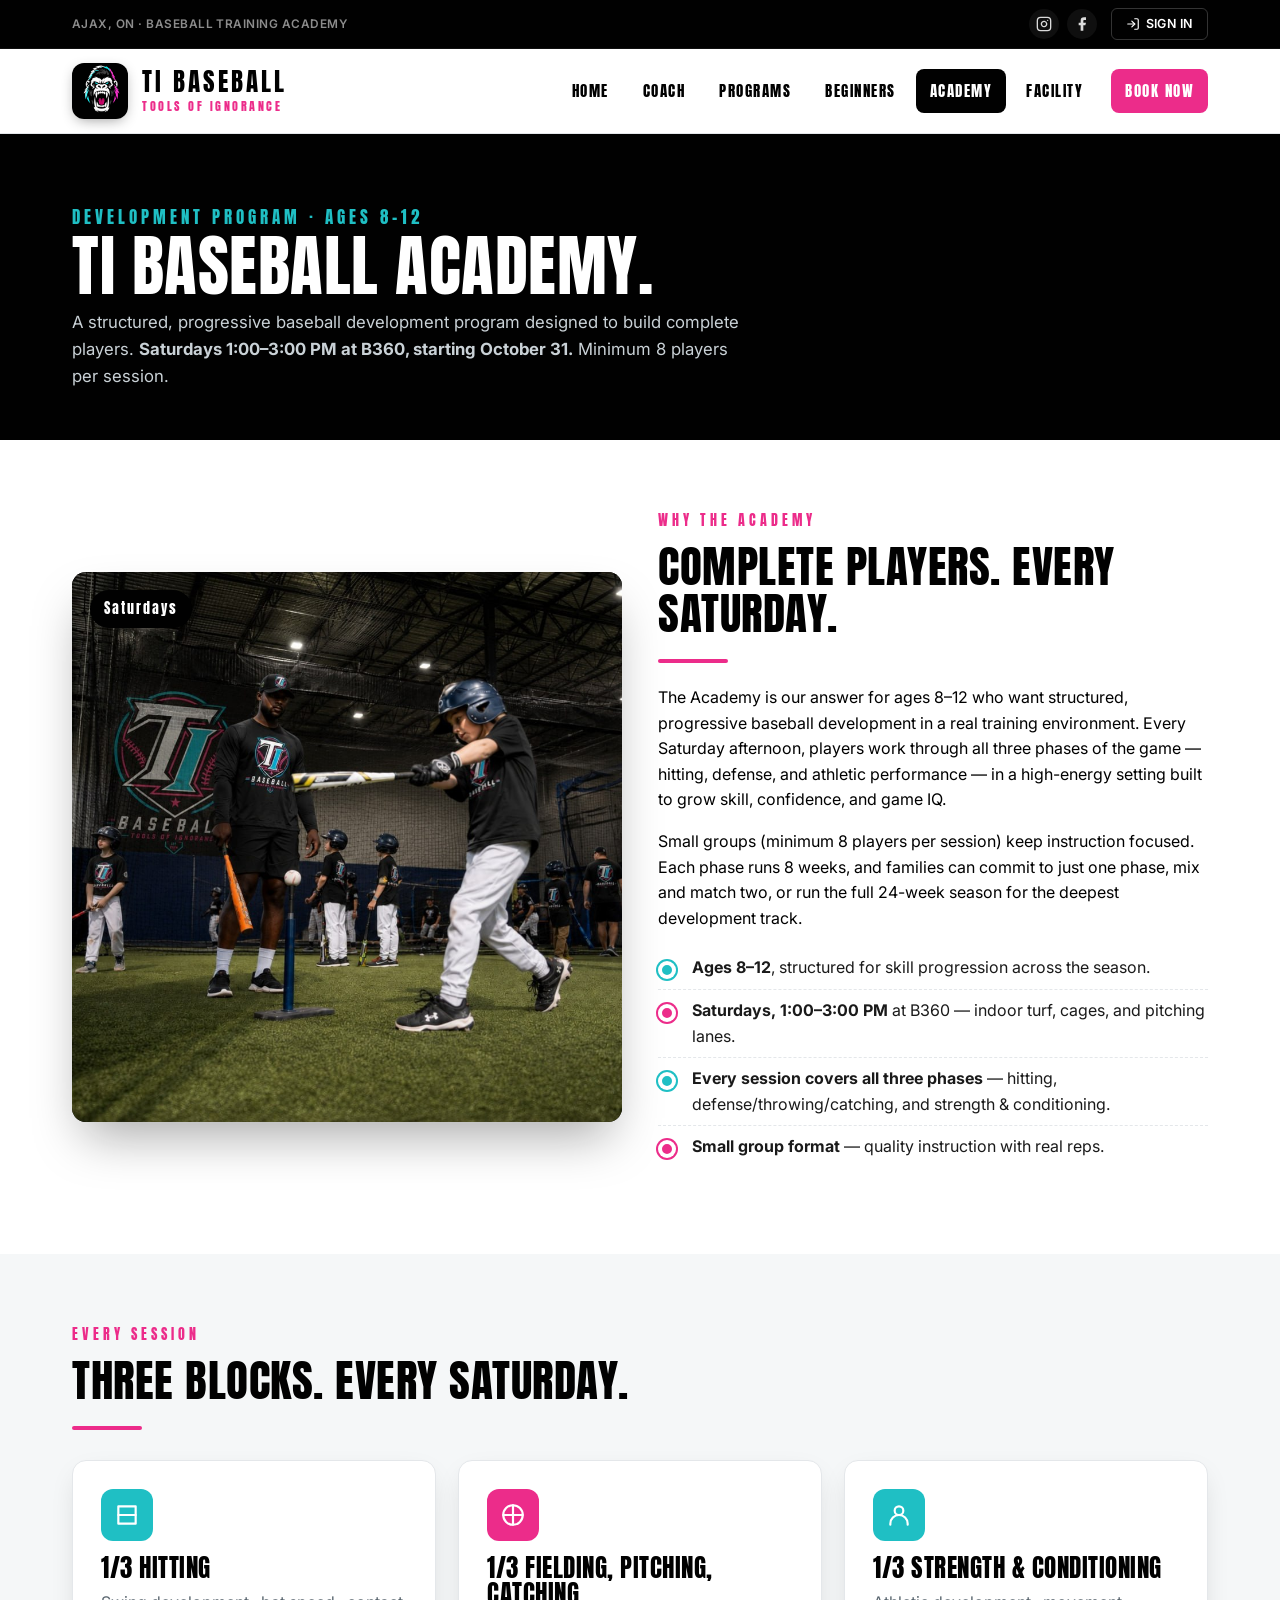
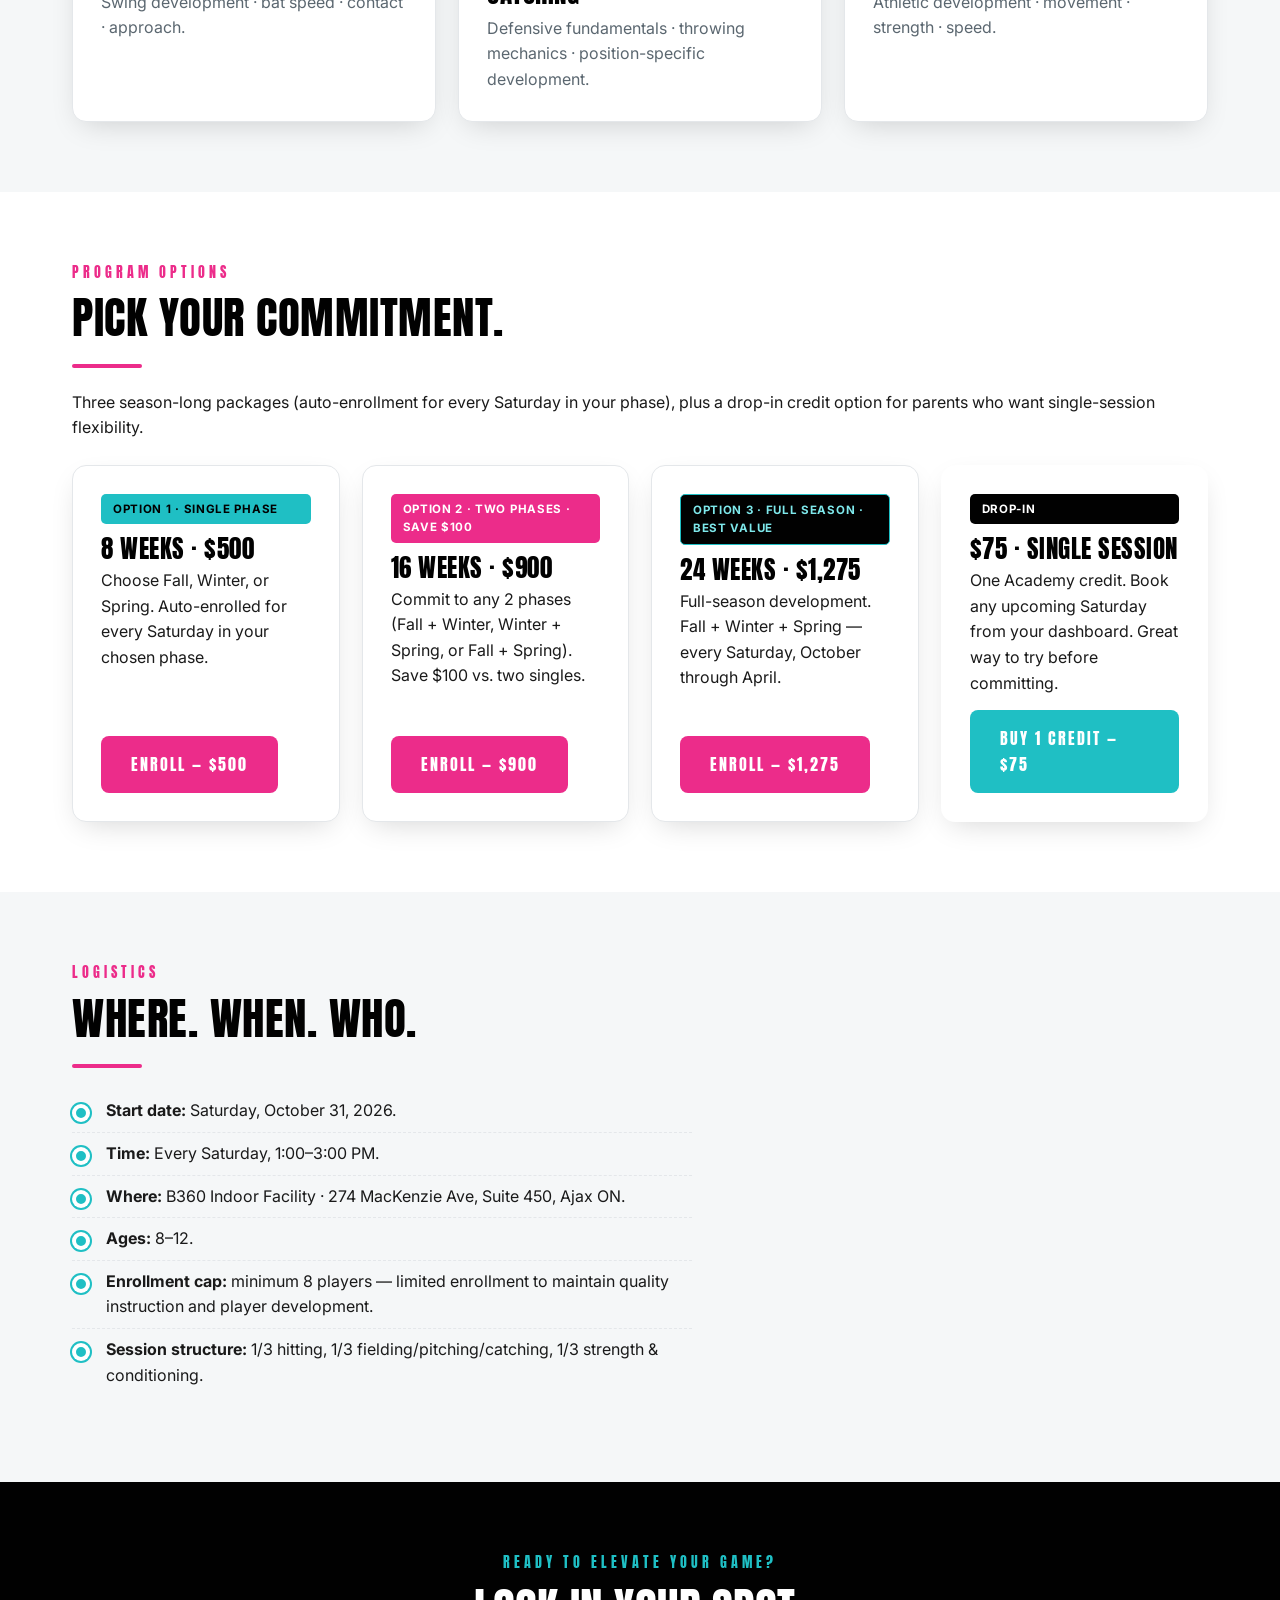
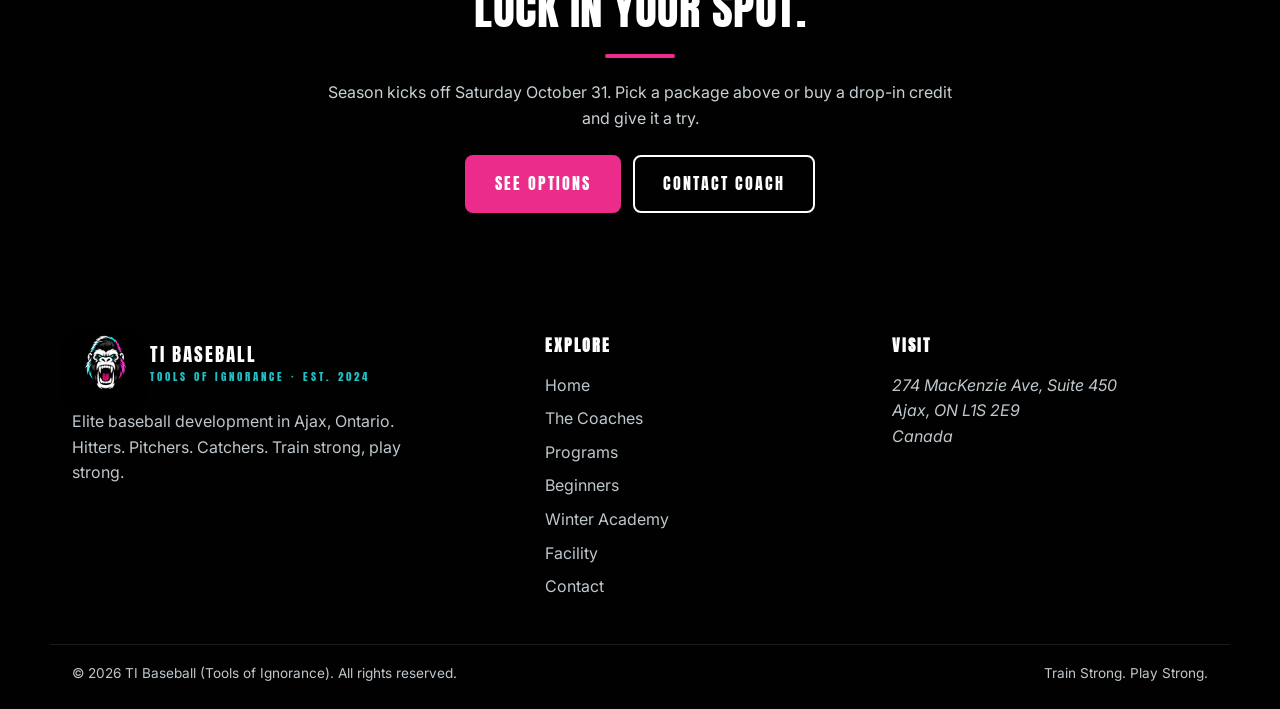
==== commit 8e6e3be0: "Remove Coach Hastings from site + admin Site content: - coach.html: dropped 'Meet The Coaches' + 'Co" ====
--- a/academy.html
+++ b/academy.html
@@ -83,7 +83,7 @@
     </button>
     <ul class="nav-links" id="nav-links">
       <li><a href="index.html">Home</a></li>
-      <li><a href="coach.html">Coaches</a></li>
+      <li><a href="coach.html">Coach</a></li>
       <li><a href="programs.html">Programs</a></li>
       <li><a href="beginners.html">Beginners</a></li>
       <li><a href="academy.html">Academy</a></li>
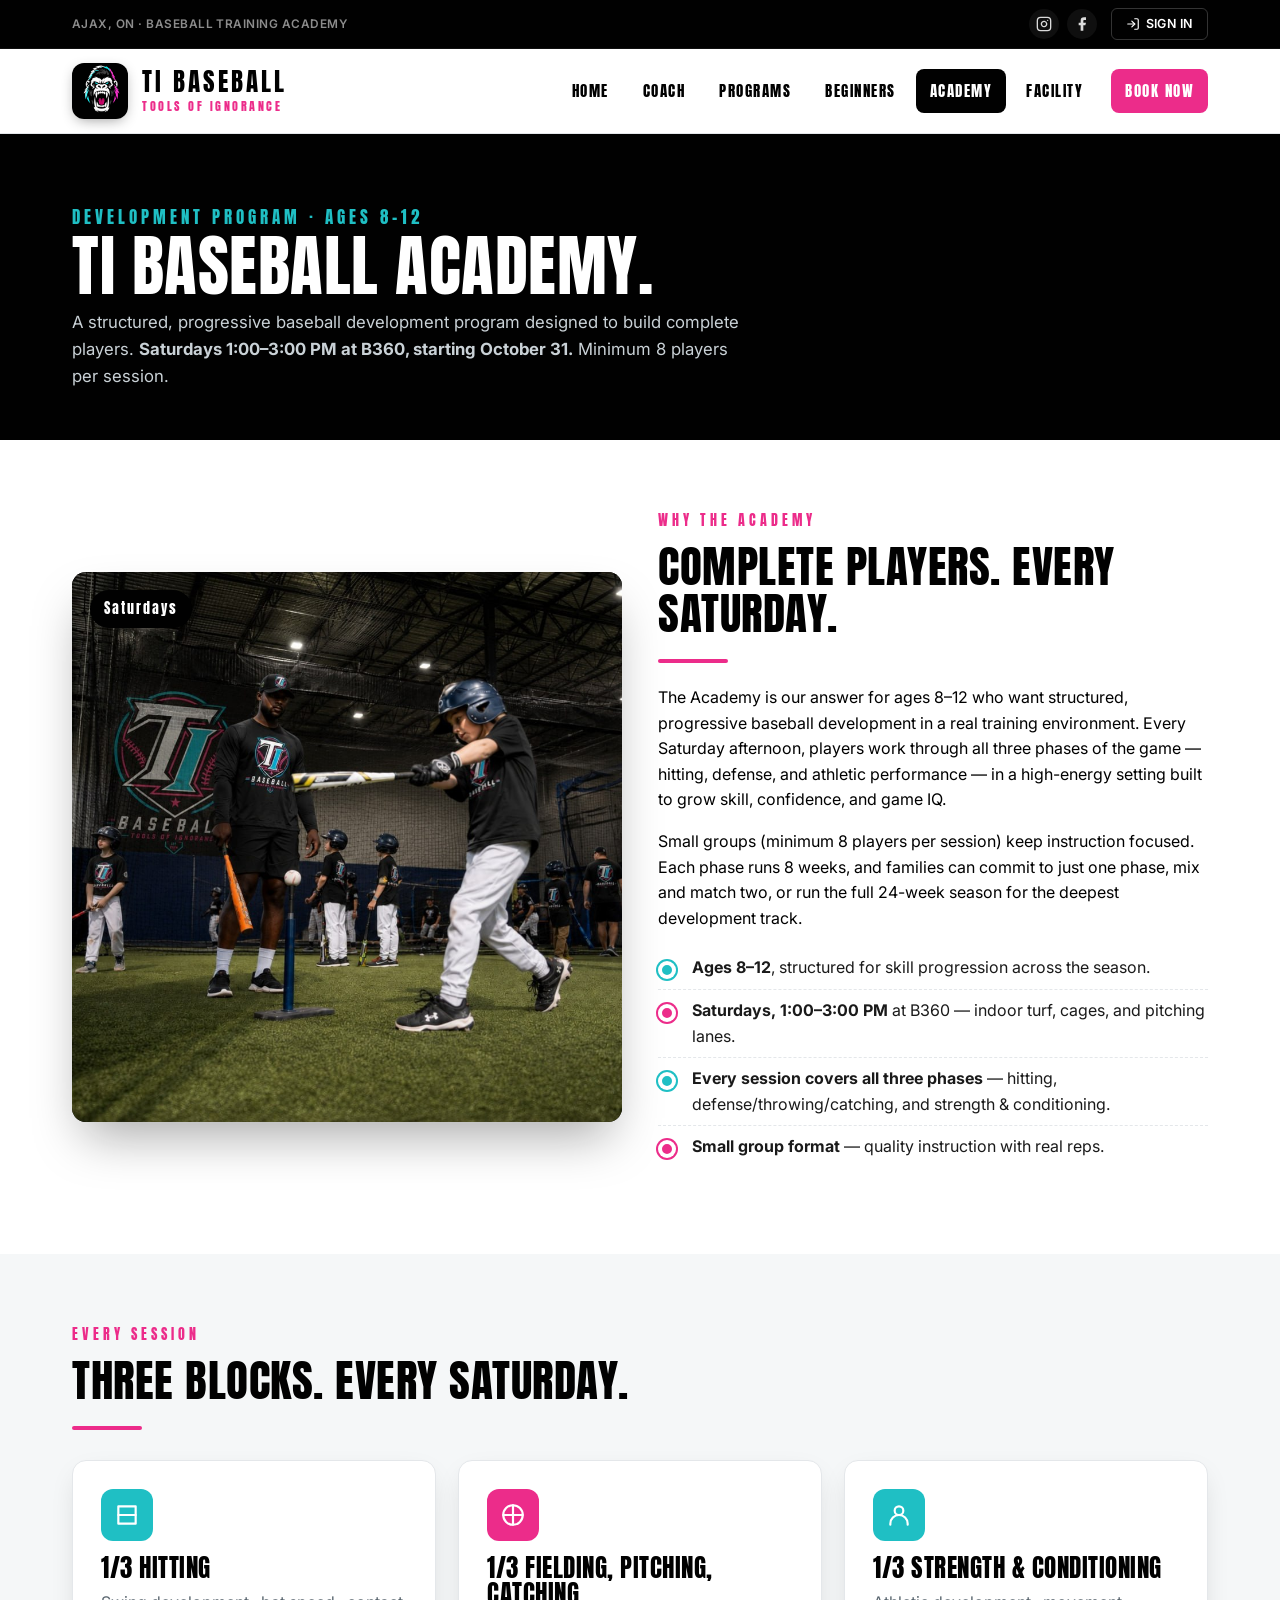
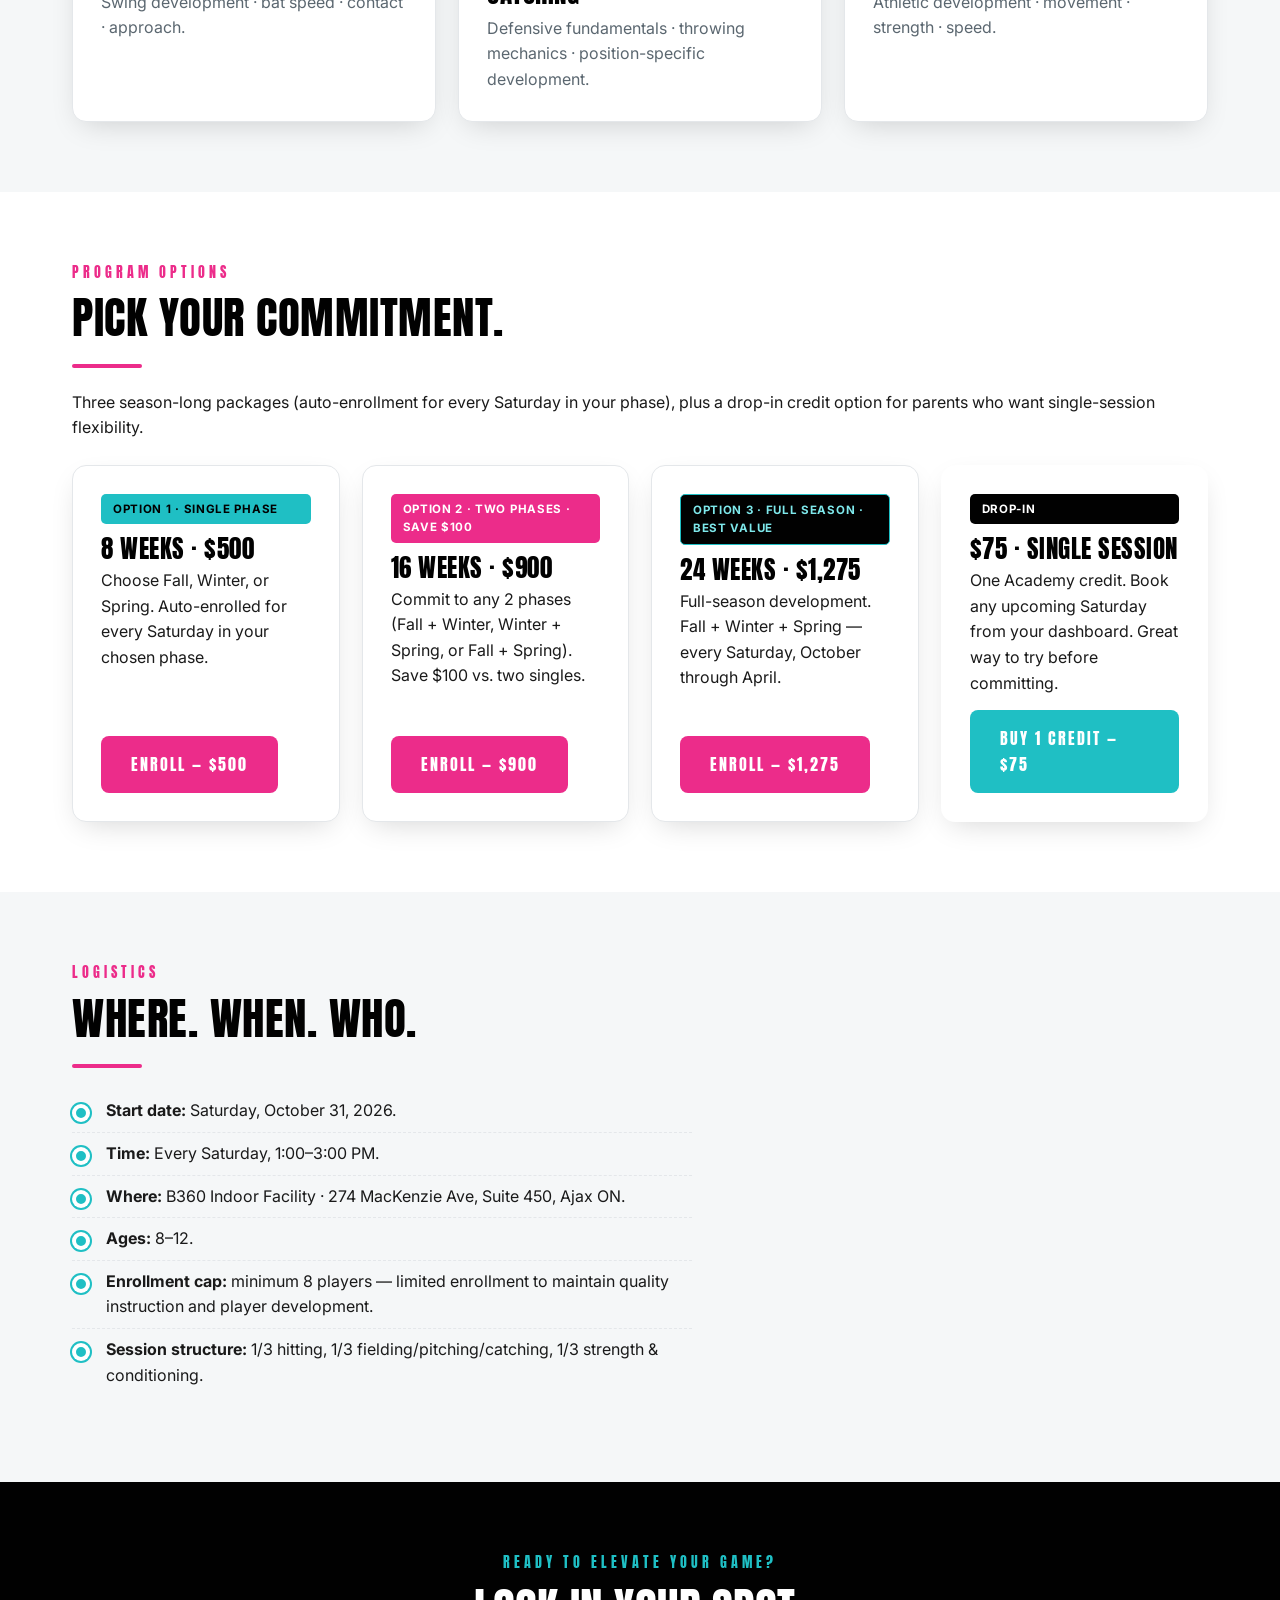
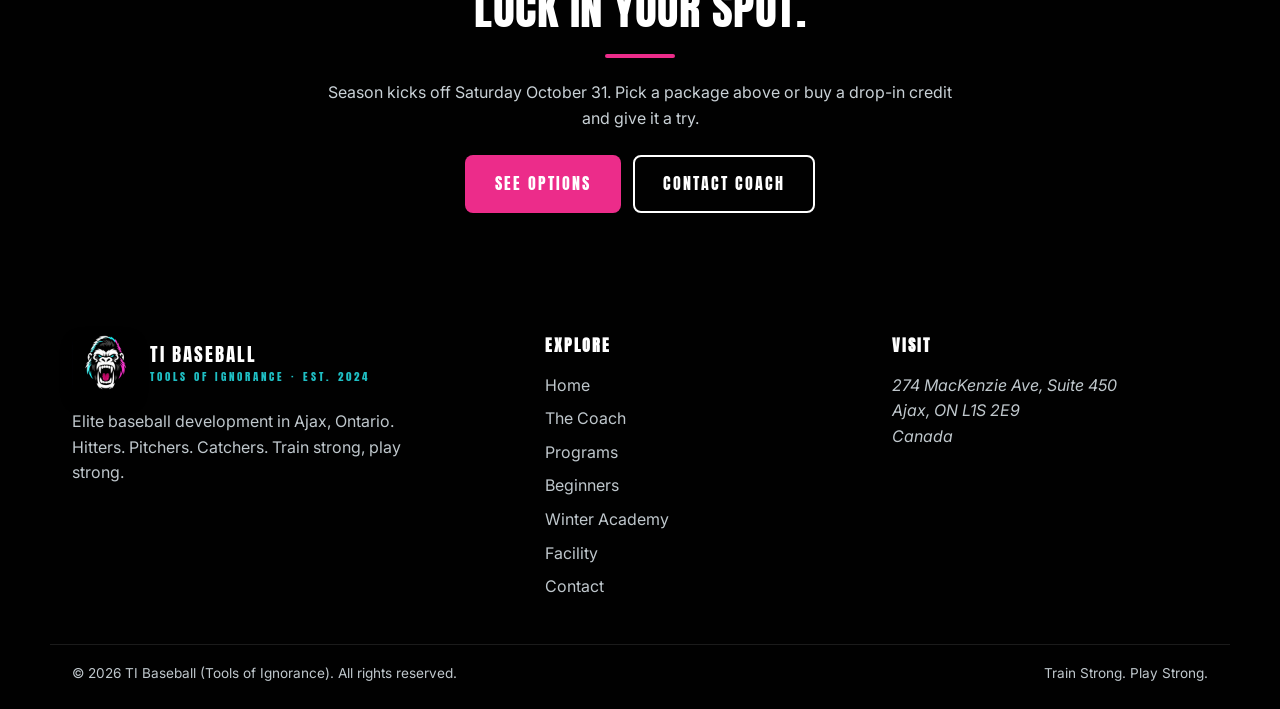
==== commit 8c893a06: "Footer: 'The Coaches' → 'The Coach' across all pages" ====
--- a/academy.html
+++ b/academy.html
@@ -262,7 +262,7 @@
       <h5>Explore</h5>
       <ul>
         <li><a href="index.html">Home</a></li>
-        <li><a href="coach.html">The Coaches</a></li>
+        <li><a href="coach.html">The Coach</a></li>
         <li><a href="programs.html">Programs</a></li>
         <li><a href="beginners.html">Beginners</a></li>
         <li><a href="academy.html">Winter Academy</a></li>
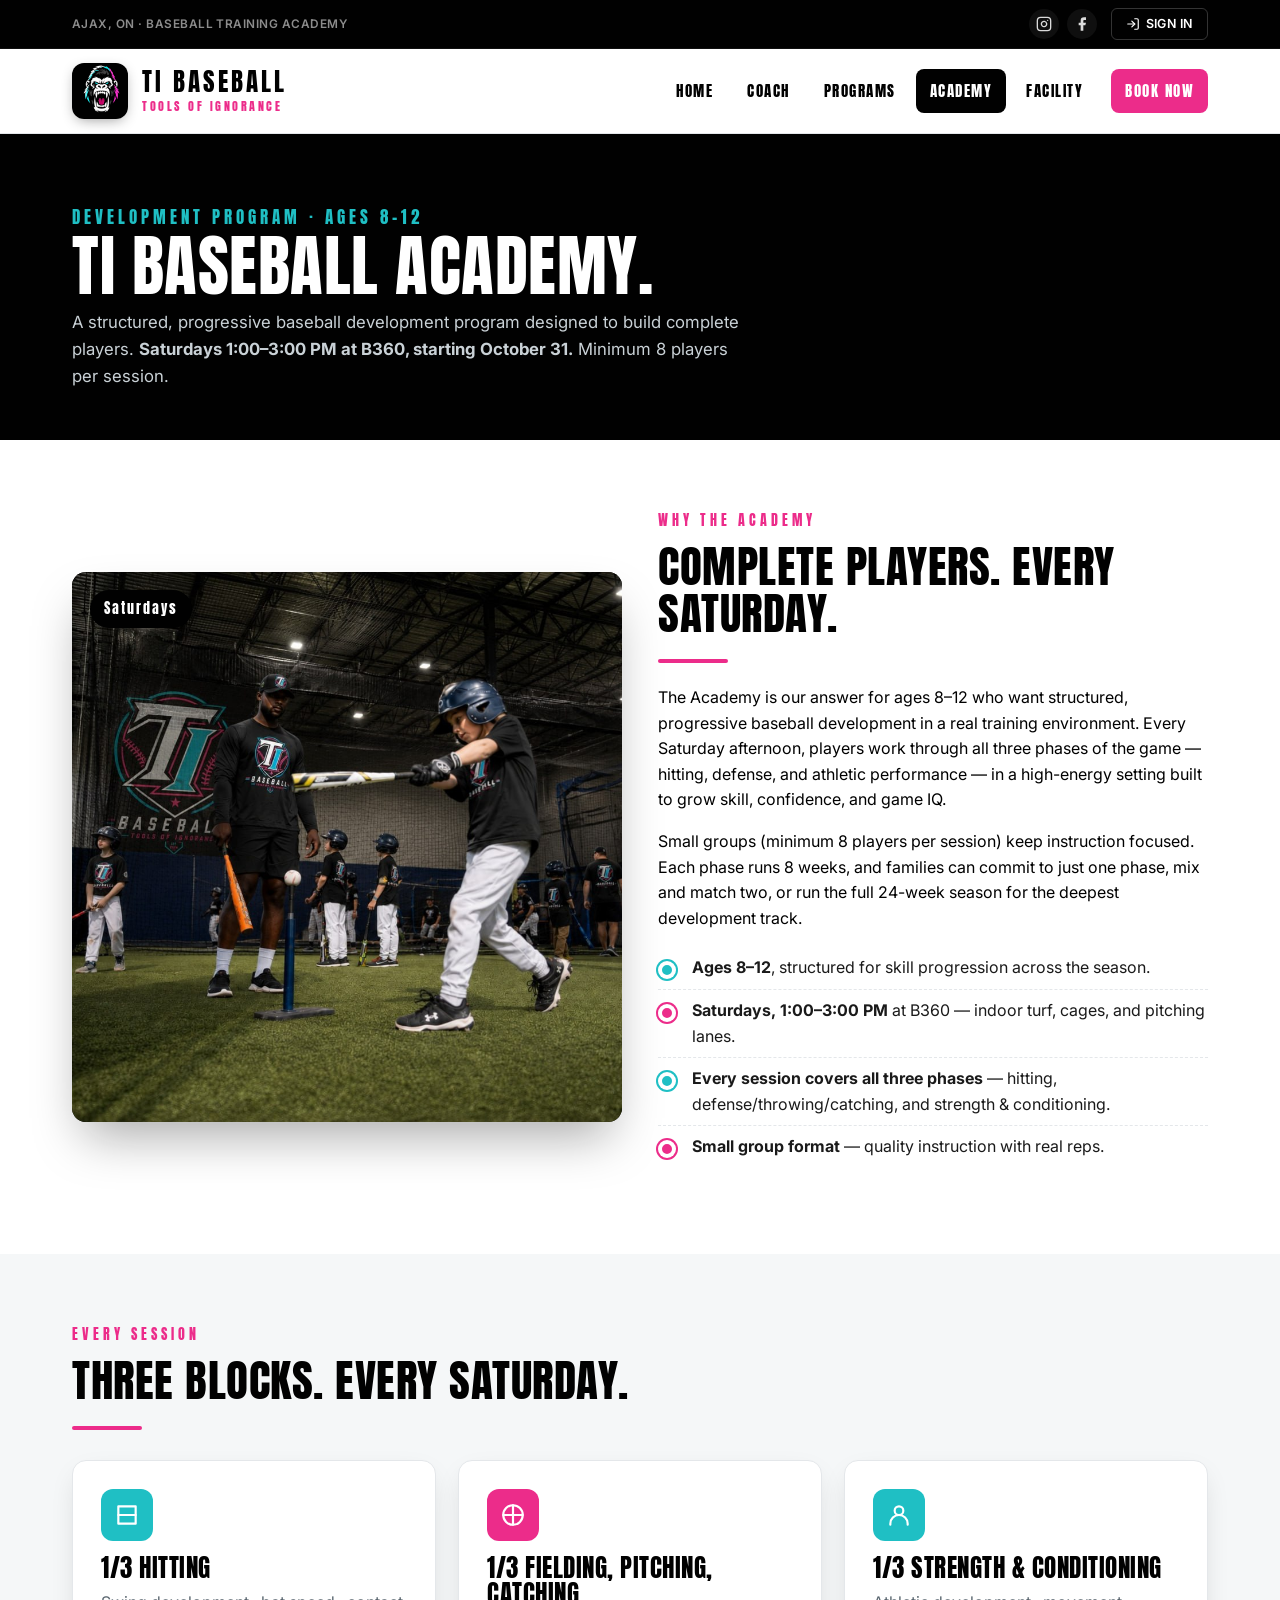
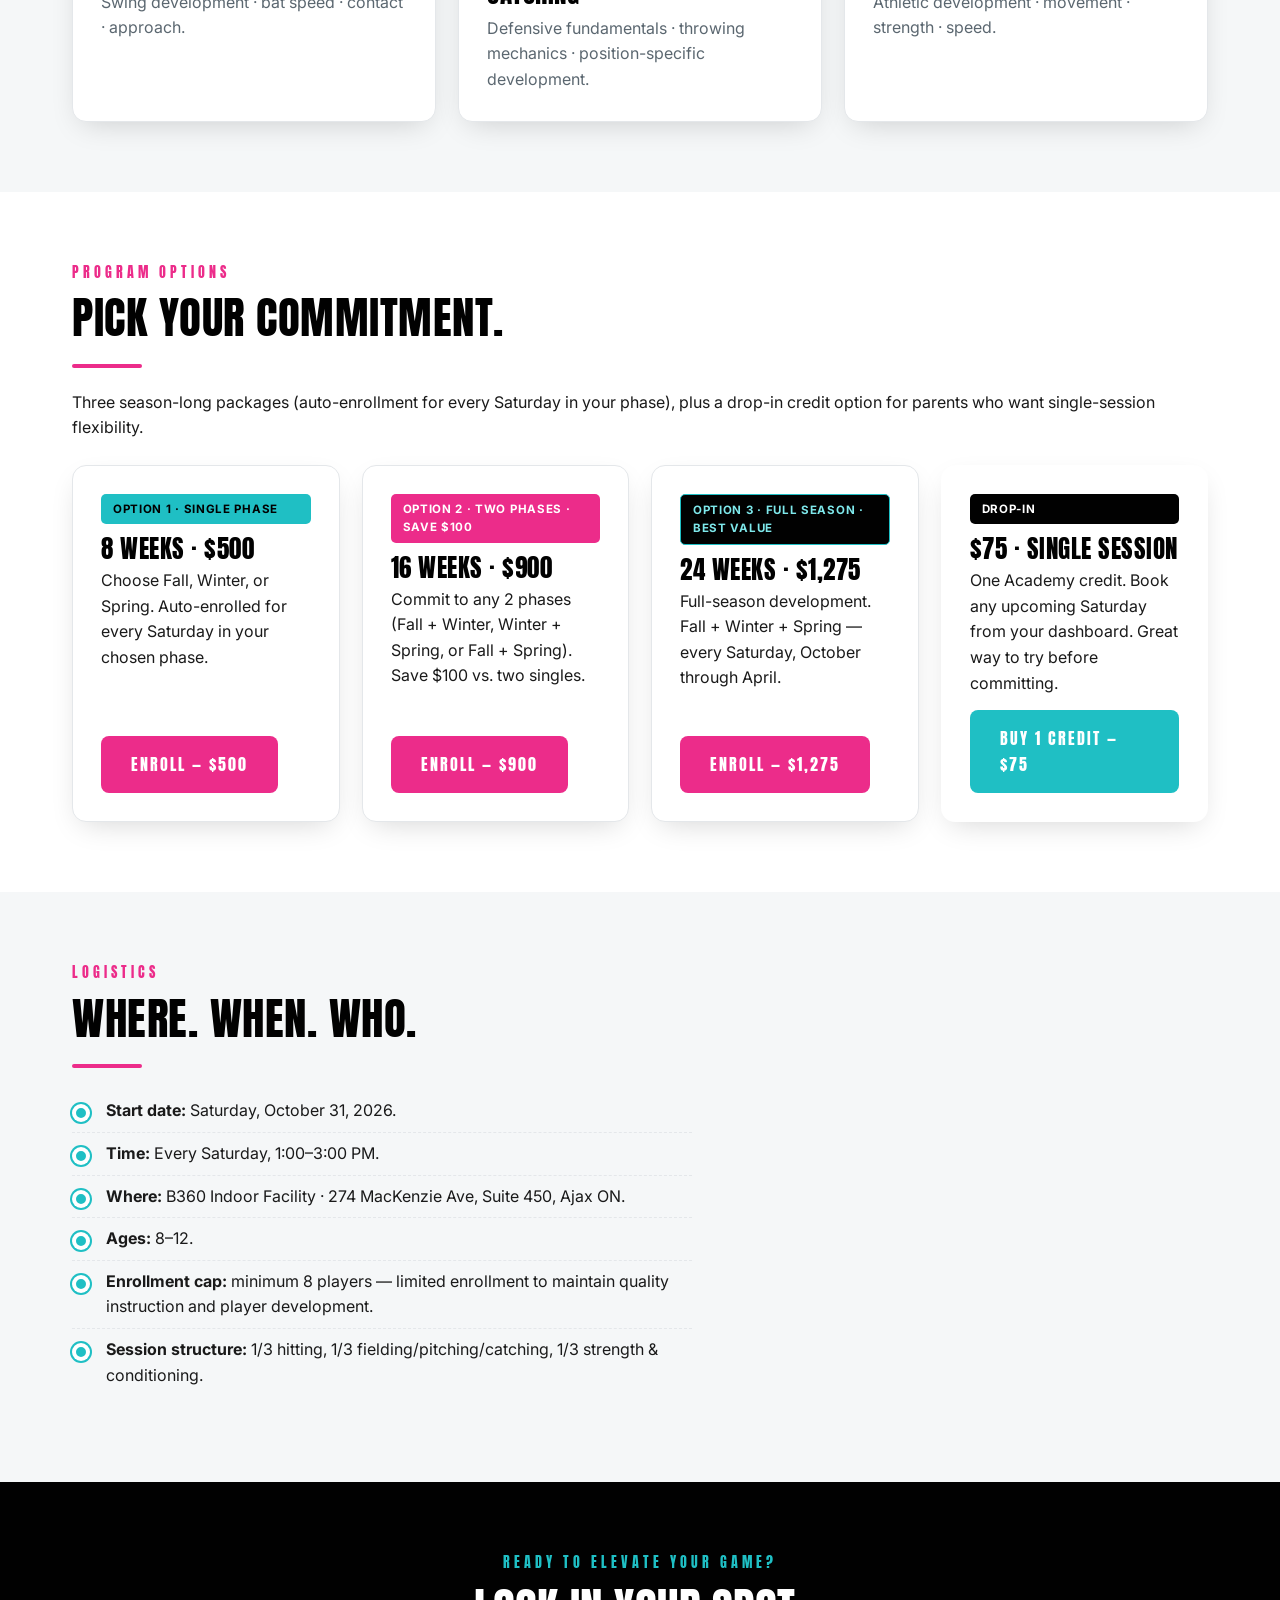
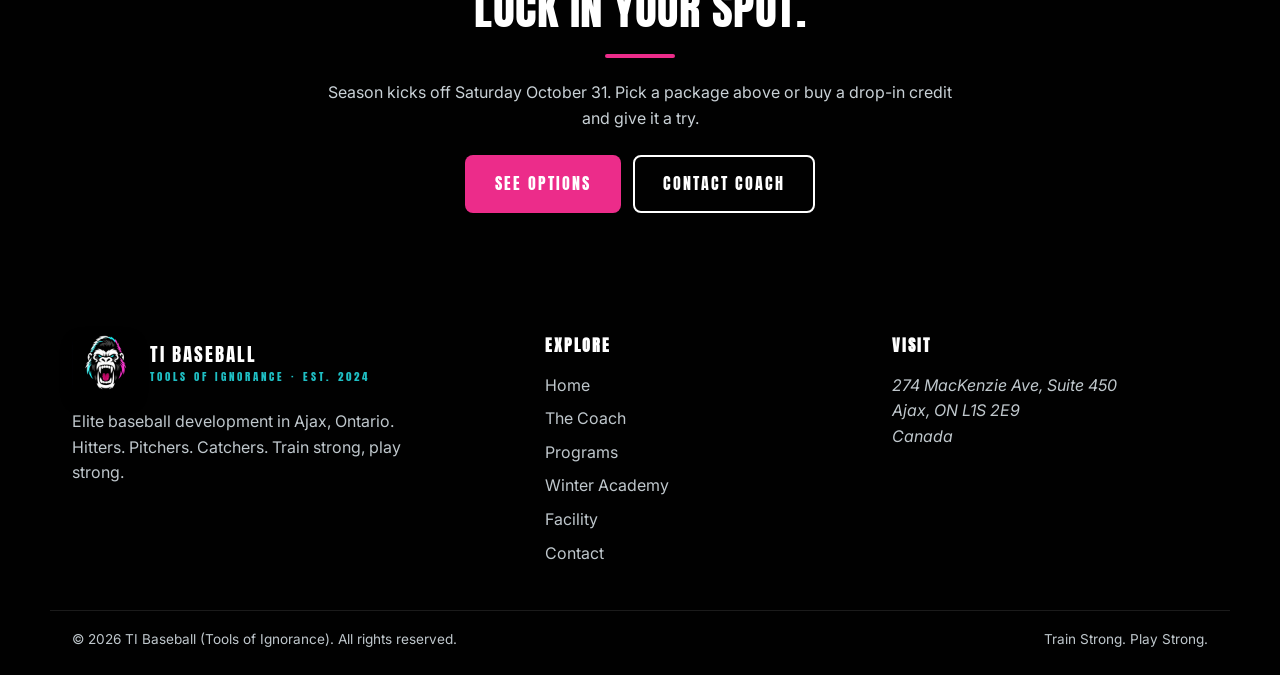
==== commit c2de9544: "Remove Beginners (Intro to Baseball) page from site - Deleted beginners.html (static) - Deleted BEGI" ====
--- a/academy.html
+++ b/academy.html
@@ -85,7 +85,7 @@
       <li><a href="index.html">Home</a></li>
       <li><a href="coach.html">Coach</a></li>
       <li><a href="programs.html">Programs</a></li>
-      <li><a href="beginners.html">Beginners</a></li>
+      
       <li><a href="academy.html">Academy</a></li>
       <li><a href="facility.html">Facility</a></li>
       <li><a href="contact.html" class="cta">Book Now</a></li>
@@ -264,7 +264,7 @@
         <li><a href="index.html">Home</a></li>
         <li><a href="coach.html">The Coach</a></li>
         <li><a href="programs.html">Programs</a></li>
-        <li><a href="beginners.html">Beginners</a></li>
+        
         <li><a href="academy.html">Winter Academy</a></li>
         <li><a href="facility.html">Facility</a></li>
         <li><a href="contact.html">Contact</a></li>
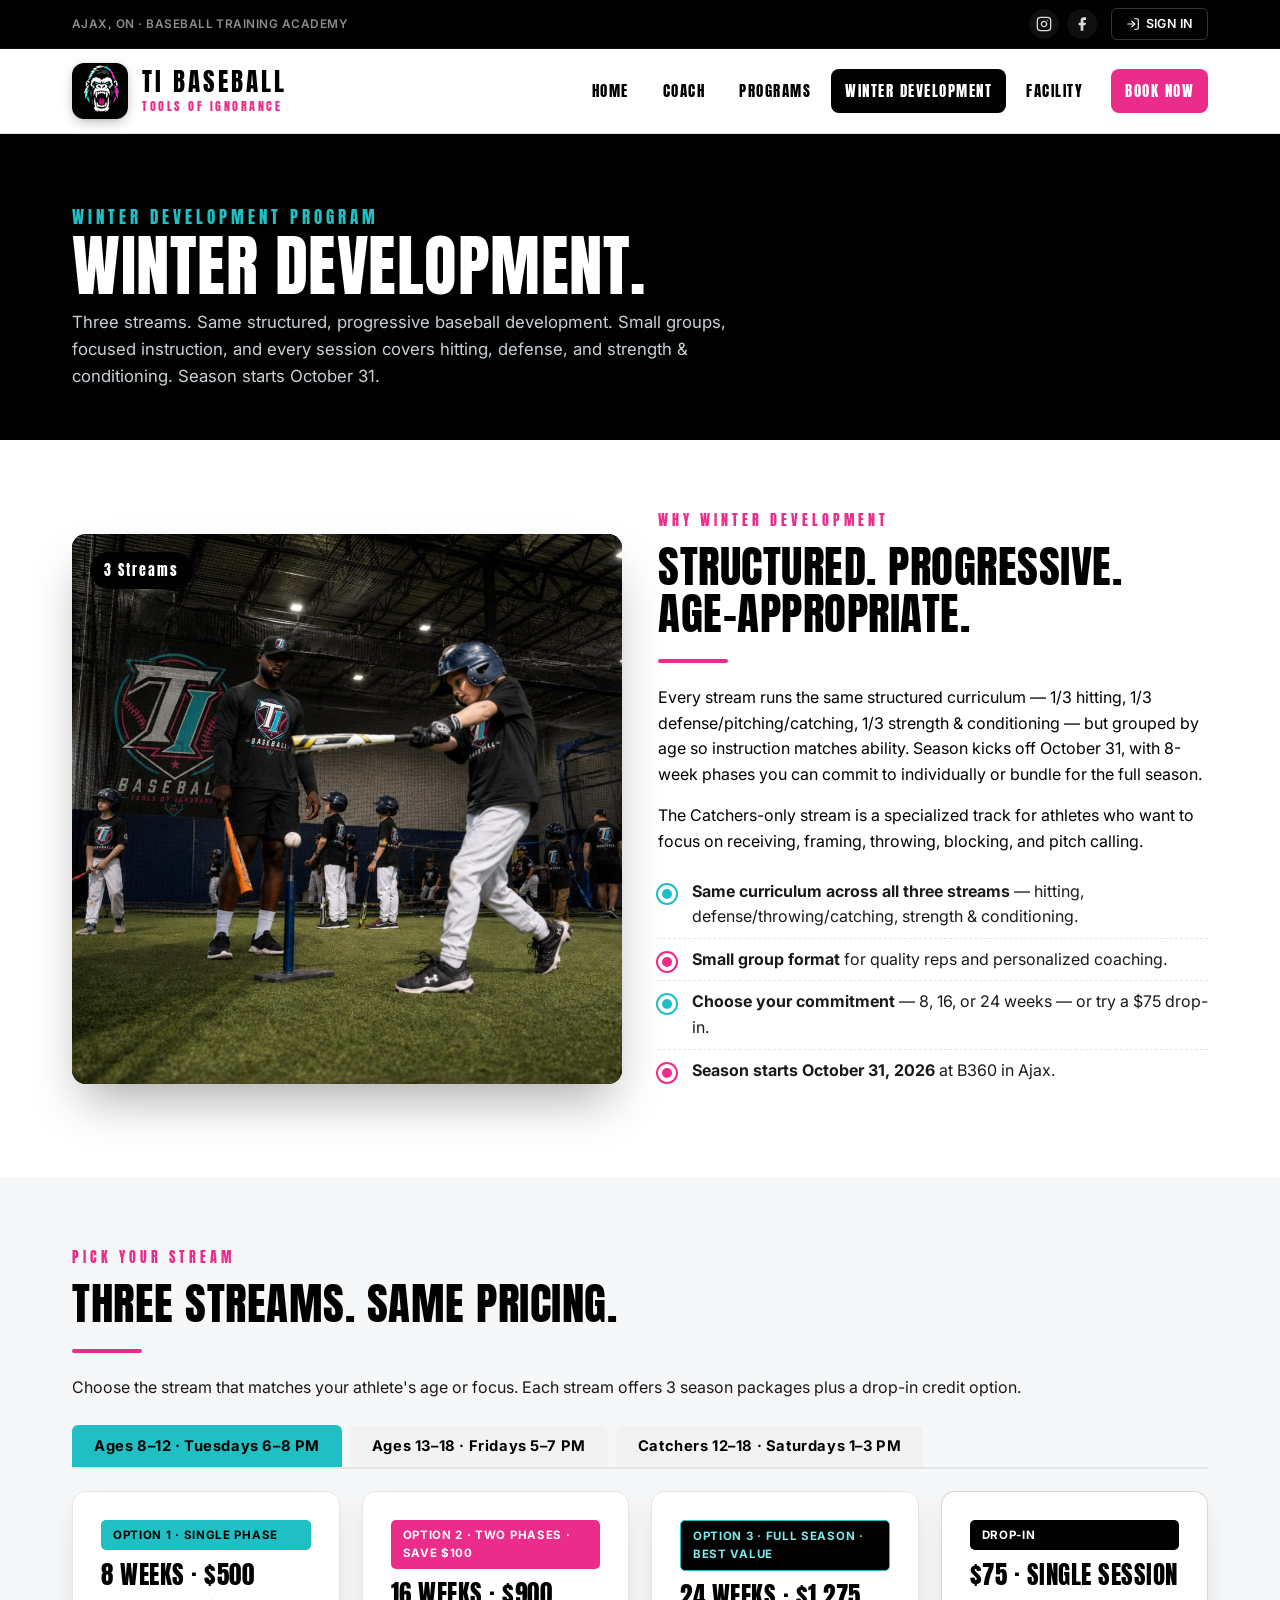
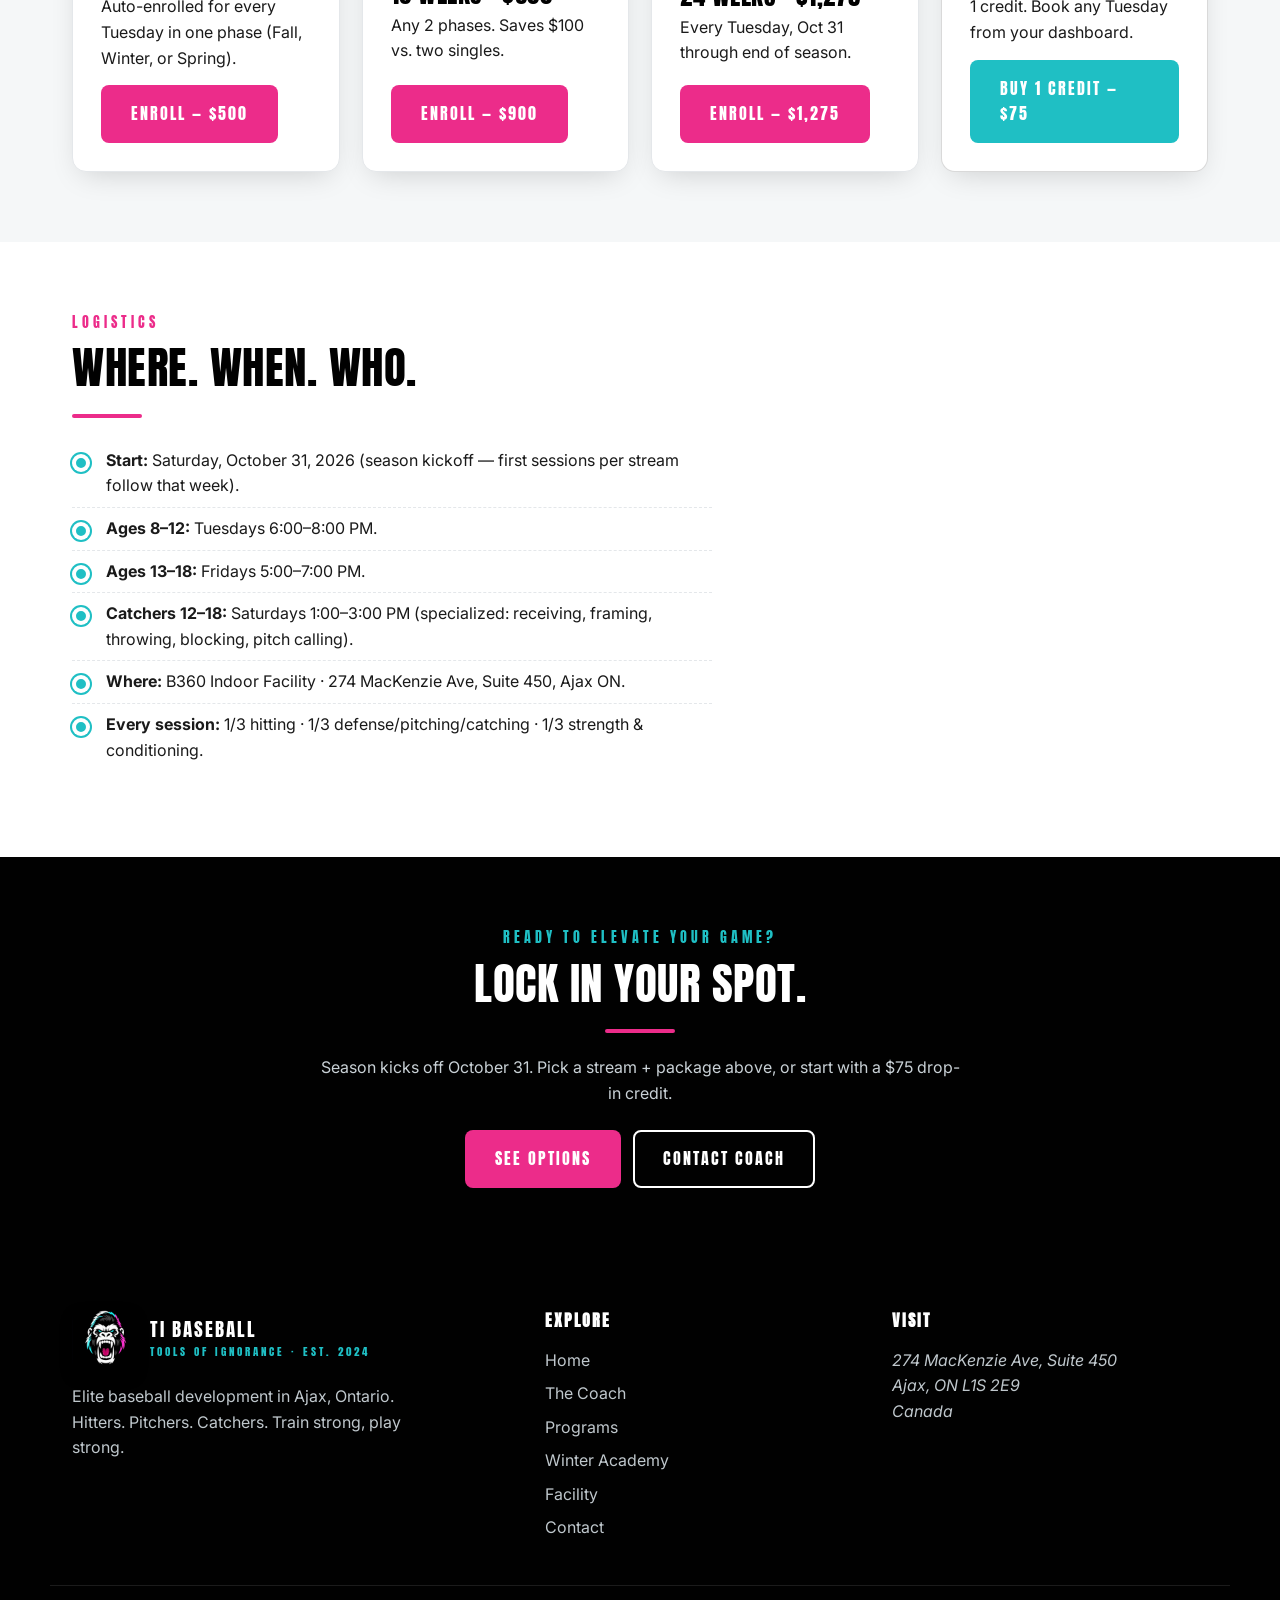
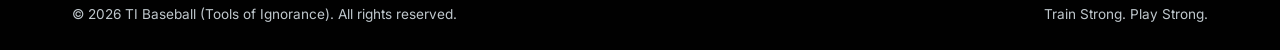
==== commit d01a7337: "Winter Development Part 1: 12 program keys + rebuilt page + nav rename - PROGRAMS_CATALOG: removed 4" ====
--- a/academy.html
+++ b/academy.html
@@ -3,8 +3,8 @@
 <head>
 <meta charset="utf-8">
 <meta name="viewport" content="width=device-width, initial-scale=1">
-<title>TI Baseball Academy — Development Program (Ages 8–12) | TI Baseball (Tools of Ignorance)</title>
-<meta name="description" content="TI Baseball Academy Development Program for ages 8–12. Saturdays 1–3 PM at B360, starting October 31. Three season packages ($500 / $900 / $1,275) or $75 drop-in credits.">
+<title>Winter Development Program (3 Streams) | TI Baseball (Tools of Ignorance)</title>
+<meta name="description" content="TI Baseball Winter Development Program — 3 streams: Ages 8-12 Tuesdays, Ages 13-18 Fridays, Catchers 12-18 Saturdays. Season starts Oct 31.">
 <link rel="icon" href="assets/logo.jpg" type="image/jpeg">
 <link rel="preconnect" href="https://fonts.googleapis.com">
 <link rel="preconnect" href="https://fonts.gstatic.com" crossorigin>
@@ -86,7 +86,7 @@
       <li><a href="coach.html">Coach</a></li>
       <li><a href="programs.html">Programs</a></li>
       
-      <li><a href="academy.html">Academy</a></li>
+      <li><a href="academy.html">Winter Development</a></li>
       <li><a href="facility.html">Facility</a></li>
       <li><a href="contact.html" class="cta">Book Now</a></li>
     </ul>
@@ -96,136 +96,177 @@
 
   <section class="page-head">
     <div class="container">
-      <p class="eyebrow">Development Program · Ages 8–12</p>
-      <h1>TI Baseball Academy.</h1>
-      <p>A structured, progressive baseball development program designed to build complete players. <strong>Saturdays 1:00–3:00 PM at B360, starting October 31.</strong> Minimum 8 players per session.</p>
-    </div>
-  </section>
-
-
-  <!-- WHY THE ACADEMY (photo + narrative) -->
+      <p class="eyebrow">Winter Development Program</p>
+      <h1>Winter Development.</h1>
+      <p>Three streams. Same structured, progressive baseball development. Small groups, focused instruction, and every session covers hitting, defense, and strength &amp; conditioning. Season starts October 31.</p>
+    </div>
+  </section>
+
+  <!-- WHY -->
   <section>
     <div class="container">
       <div class="feature">
         <div class="visual has-photo" style="aspect-ratio:1/1;">
-          <img src="assets/academy-tee-work.jpg" alt="Coach working with a group of young TI Baseball Academy players on tee work at B360 indoor turf" style="object-position:center;">
-          <span class="badge">Saturdays</span>
+          <img src="assets/academy-tee-work.jpg" alt="Coach working with a group of young TI Baseball players on tee work at B360 indoor turf" style="object-position:center;">
+          <span class="badge">3 Streams</span>
         </div>
         <div>
-          <p class="eyebrow">Why The Academy</p>
-          <h2>Complete Players. Every Saturday.</h2>
+          <p class="eyebrow">Why Winter Development</p>
+          <h2>Structured. Progressive. Age-Appropriate.</h2>
           <div class="divider"></div>
-          <p>The Academy is our answer for ages 8–12 who want structured, progressive baseball development in a real training environment. Every Saturday afternoon, players work through all three phases of the game — hitting, defense, and athletic performance — in a high-energy setting built to grow skill, confidence, and game IQ.</p>
-          <p>Small groups (minimum 8 players per session) keep instruction focused. Each phase runs 8 weeks, and families can commit to just one phase, mix and match two, or run the full 24-week season for the deepest development track.</p>
+          <p>Every stream runs the same structured curriculum — 1/3 hitting, 1/3 defense/pitching/catching, 1/3 strength &amp; conditioning — but grouped by age so instruction matches ability. Season kicks off October 31, with 8-week phases you can commit to individually or bundle for the full season.</p>
+          <p>The Catchers-only stream is a specialized track for athletes who want to focus on receiving, framing, throwing, blocking, and pitch calling.</p>
           <ul class="check-list">
-            <li><strong>Ages 8–12</strong>, structured for skill progression across the season.</li>
-            <li class="pink"><strong>Saturdays, 1:00–3:00 PM</strong> at B360 — indoor turf, cages, and pitching lanes.</li>
-            <li><strong>Every session covers all three phases</strong> — hitting, defense/throwing/catching, and strength &amp; conditioning.</li>
-            <li class="pink"><strong>Small group format</strong> — quality instruction with real reps.</li>
+            <li><strong>Same curriculum across all three streams</strong> — hitting, defense/throwing/catching, strength &amp; conditioning.</li>
+            <li class="pink"><strong>Small group format</strong> for quality reps and personalized coaching.</li>
+            <li><strong>Choose your commitment</strong> — 8, 16, or 24 weeks — or try a $75 drop-in.</li>
+            <li class="pink"><strong>Season starts October 31, 2026</strong> at B360 in Ajax.</li>
           </ul>
         </div>
       </div>
     </div>
   </section>
 
-  <!-- WHAT EVERY SESSION INCLUDES -->
+  <!-- 3-STREAM TABBED PROGRAM OPTIONS -->
   <section class="alt">
     <div class="container">
-      <p class="eyebrow">Every Session</p>
-      <h2>Three Blocks. Every Saturday.</h2>
+      <p class="eyebrow">Pick Your Stream</p>
+      <h2>Three Streams. Same Pricing.</h2>
       <div class="divider"></div>
-      <div class="grid cols-3" style="margin-top:30px;">
-        <div class="card teal">
-          <div class="icon" aria-hidden="true">
-            <svg viewBox="0 0 24 24" fill="none" stroke="currentColor" stroke-width="2" stroke-linecap="round" stroke-linejoin="round"><path d="M4 4h16v16H4z"/><path d="M4 12h16"/></svg>
-          </div>
-          <h3>1/3 Hitting</h3>
-          <p>Swing development · bat speed · contact · approach.</p>
-        </div>
-        <div class="card pink">
-          <div class="icon" aria-hidden="true">
-            <svg viewBox="0 0 24 24" fill="none" stroke="currentColor" stroke-width="2" stroke-linecap="round" stroke-linejoin="round"><circle cx="12" cy="12" r="9"/><path d="M12 3v18M3 12h18"/></svg>
-          </div>
-          <h3>1/3 Fielding, Pitching, Catching</h3>
-          <p>Defensive fundamentals · throwing mechanics · position-specific development.</p>
-        </div>
-        <div class="card teal">
-          <div class="icon" aria-hidden="true">
-            <svg viewBox="0 0 24 24" fill="none" stroke="currentColor" stroke-width="2" stroke-linecap="round" stroke-linejoin="round"><path d="M4 21v-1a8 8 0 0 1 16 0v1"/><circle cx="12" cy="8" r="4"/></svg>
-          </div>
-          <h3>1/3 Strength &amp; Conditioning</h3>
-          <p>Athletic development · movement · strength · speed.</p>
-        </div>
-      </div>
-    </div>
-  </section>
-
-  <!-- PROGRAM OPTIONS -->
+      <p style="margin:14px 0 24px; color:var(--ink-soft);">Choose the stream that matches your athlete's age or focus. Each stream offers 3 season packages plus a drop-in credit option.</p>
+
+      <!-- Stream tabs -->
+      <div class="wd-tabs" style="display:flex; gap:8px; flex-wrap:wrap; margin-bottom:22px; border-bottom:2px solid rgba(0,0,0,0.08);">
+        <button type="button" data-stream="8to12"   class="wd-tab wd-tab-active" style="background:#1FBFC4; color:#010101; border:none; padding:12px 22px; font-family:'Inter',sans-serif; font-size:.92rem; font-weight:700; letter-spacing:.04em; border-radius:6px 6px 0 0; cursor:pointer;">Ages 8–12 · Tuesdays 6–8 PM</button>
+        <button type="button" data-stream="13to18"  class="wd-tab"                style="background:#f2f2f2; color:#010101; border:none; padding:12px 22px; font-family:'Inter',sans-serif; font-size:.92rem; font-weight:700; letter-spacing:.04em; border-radius:6px 6px 0 0; cursor:pointer;">Ages 13–18 · Fridays 5–7 PM</button>
+        <button type="button" data-stream="catchers" class="wd-tab"               style="background:#f2f2f2; color:#010101; border:none; padding:12px 22px; font-family:'Inter',sans-serif; font-size:.92rem; font-weight:700; letter-spacing:.04em; border-radius:6px 6px 0 0; cursor:pointer;">Catchers 12–18 · Saturdays 1–3 PM</button>
+      </div>
+
+      <!-- Stream panels — same structure repeated 3× -->
+
+      <div class="wd-panel" data-stream="8to12" style="display:block;">
+        <div class="grid cols-4" style="align-items:stretch;">
+          <div class="card teal" style="display:flex; flex-direction:column;">
+            <div style="display:inline-block; background:#1FBFC4; color:#010101; padding:6px 12px; border-radius:5px; font-family:'Inter',sans-serif; font-size:.72rem; font-weight:700; letter-spacing:.06em; margin-bottom:12px; text-transform:uppercase; text-shadow:none;">Option 1 · Single Phase</div>
+            <h3 style="margin:0 0 6px;">8 Weeks · $500</h3>
+            <p style="color:var(--ink-soft); margin:0 0 14px;">Auto-enrolled for every Tuesday in one phase (Fall, Winter, or Spring).</p>
+            <div style="margin-top:auto;"><a class="btn btn-primary" href="/book?program=wd-8to12-single-phase">Enroll — $500</a></div>
+          </div>
+          <div class="card pink" style="display:flex; flex-direction:column;">
+            <div style="display:inline-block; background:#EC2C8A; color:#fff; padding:6px 12px; border-radius:5px; font-family:'Inter',sans-serif; font-size:.72rem; font-weight:700; letter-spacing:.06em; margin-bottom:12px; text-transform:uppercase; text-shadow:none;">Option 2 · Two Phases · Save $100</div>
+            <h3 style="margin:0 0 6px;">16 Weeks · $900</h3>
+            <p style="color:var(--ink-soft); margin:0 0 14px;">Any 2 phases. Saves $100 vs. two singles.</p>
+            <div style="margin-top:auto;"><a class="btn btn-primary" href="/book?program=wd-8to12-two-phase">Enroll — $900</a></div>
+          </div>
+          <div class="card teal" style="display:flex; flex-direction:column;">
+            <div style="display:inline-block; background:#010101; color:#7EE8EB; padding:6px 12px; border-radius:5px; font-family:'Inter',sans-serif; font-size:.72rem; font-weight:700; letter-spacing:.06em; margin-bottom:12px; text-transform:uppercase; text-shadow:none; border:1px solid #1FBFC4;">Option 3 · Full Season · Best Value</div>
+            <h3 style="margin:0 0 6px;">24 Weeks · $1,275</h3>
+            <p style="color:var(--ink-soft); margin:0 0 14px;">Every Tuesday, Oct 31 through end of season.</p>
+            <div style="margin-top:auto;"><a class="btn btn-primary" href="/book?program=wd-8to12-full-season">Enroll — $1,275</a></div>
+          </div>
+          <div class="card" style="display:flex; flex-direction:column; border:1px solid rgba(0,0,0,.15);">
+            <div style="display:inline-block; background:#010101; color:#fff; padding:6px 12px; border-radius:5px; font-family:'Inter',sans-serif; font-size:.72rem; font-weight:700; letter-spacing:.06em; margin-bottom:12px; text-transform:uppercase; text-shadow:none;">Drop-in</div>
+            <h3 style="margin:0 0 6px;">$75 · Single Session</h3>
+            <p style="color:var(--ink-soft); margin:0 0 14px;">1 credit. Book any Tuesday from your dashboard.</p>
+            <div style="margin-top:auto;"><a class="btn btn-secondary" href="/book?program=wd-8to12-drop-in">Buy 1 Credit — $75</a></div>
+          </div>
+        </div>
+      </div>
+
+      <div class="wd-panel" data-stream="13to18" style="display:none;">
+        <div class="grid cols-4" style="align-items:stretch;">
+          <div class="card teal" style="display:flex; flex-direction:column;">
+            <div style="display:inline-block; background:#1FBFC4; color:#010101; padding:6px 12px; border-radius:5px; font-family:'Inter',sans-serif; font-size:.72rem; font-weight:700; letter-spacing:.06em; margin-bottom:12px; text-transform:uppercase; text-shadow:none;">Option 1 · Single Phase</div>
+            <h3 style="margin:0 0 6px;">8 Weeks · $500</h3>
+            <p style="color:var(--ink-soft); margin:0 0 14px;">Auto-enrolled for every Friday in one phase.</p>
+            <div style="margin-top:auto;"><a class="btn btn-primary" href="/book?program=wd-13to18-single-phase">Enroll — $500</a></div>
+          </div>
+          <div class="card pink" style="display:flex; flex-direction:column;">
+            <div style="display:inline-block; background:#EC2C8A; color:#fff; padding:6px 12px; border-radius:5px; font-family:'Inter',sans-serif; font-size:.72rem; font-weight:700; letter-spacing:.06em; margin-bottom:12px; text-transform:uppercase; text-shadow:none;">Option 2 · Two Phases · Save $100</div>
+            <h3 style="margin:0 0 6px;">16 Weeks · $900</h3>
+            <p style="color:var(--ink-soft); margin:0 0 14px;">Any 2 phases. Saves $100 vs. two singles.</p>
+            <div style="margin-top:auto;"><a class="btn btn-primary" href="/book?program=wd-13to18-two-phase">Enroll — $900</a></div>
+          </div>
+          <div class="card teal" style="display:flex; flex-direction:column;">
+            <div style="display:inline-block; background:#010101; color:#7EE8EB; padding:6px 12px; border-radius:5px; font-family:'Inter',sans-serif; font-size:.72rem; font-weight:700; letter-spacing:.06em; margin-bottom:12px; text-transform:uppercase; text-shadow:none; border:1px solid #1FBFC4;">Option 3 · Full Season · Best Value</div>
+            <h3 style="margin:0 0 6px;">24 Weeks · $1,275</h3>
+            <p style="color:var(--ink-soft); margin:0 0 14px;">Every Friday for the full season.</p>
+            <div style="margin-top:auto;"><a class="btn btn-primary" href="/book?program=wd-13to18-full-season">Enroll — $1,275</a></div>
+          </div>
+          <div class="card" style="display:flex; flex-direction:column; border:1px solid rgba(0,0,0,.15);">
+            <div style="display:inline-block; background:#010101; color:#fff; padding:6px 12px; border-radius:5px; font-family:'Inter',sans-serif; font-size:.72rem; font-weight:700; letter-spacing:.06em; margin-bottom:12px; text-transform:uppercase; text-shadow:none;">Drop-in</div>
+            <h3 style="margin:0 0 6px;">$75 · Single Session</h3>
+            <p style="color:var(--ink-soft); margin:0 0 14px;">1 credit. Book any Friday from your dashboard.</p>
+            <div style="margin-top:auto;"><a class="btn btn-secondary" href="/book?program=wd-13to18-drop-in">Buy 1 Credit — $75</a></div>
+          </div>
+        </div>
+      </div>
+
+      <div class="wd-panel" data-stream="catchers" style="display:none;">
+        <div class="grid cols-4" style="align-items:stretch;">
+          <div class="card teal" style="display:flex; flex-direction:column;">
+            <div style="display:inline-block; background:#1FBFC4; color:#010101; padding:6px 12px; border-radius:5px; font-family:'Inter',sans-serif; font-size:.72rem; font-weight:700; letter-spacing:.06em; margin-bottom:12px; text-transform:uppercase; text-shadow:none;">Option 1 · Single Phase</div>
+            <h3 style="margin:0 0 6px;">8 Weeks · $500</h3>
+            <p style="color:var(--ink-soft); margin:0 0 14px;">Auto-enrolled for every Saturday in one phase.</p>
+            <div style="margin-top:auto;"><a class="btn btn-primary" href="/book?program=wd-catchers-single-phase">Enroll — $500</a></div>
+          </div>
+          <div class="card pink" style="display:flex; flex-direction:column;">
+            <div style="display:inline-block; background:#EC2C8A; color:#fff; padding:6px 12px; border-radius:5px; font-family:'Inter',sans-serif; font-size:.72rem; font-weight:700; letter-spacing:.06em; margin-bottom:12px; text-transform:uppercase; text-shadow:none;">Option 2 · Two Phases · Save $100</div>
+            <h3 style="margin:0 0 6px;">16 Weeks · $900</h3>
+            <p style="color:var(--ink-soft); margin:0 0 14px;">Any 2 phases. Saves $100 vs. two singles.</p>
+            <div style="margin-top:auto;"><a class="btn btn-primary" href="/book?program=wd-catchers-two-phase">Enroll — $900</a></div>
+          </div>
+          <div class="card teal" style="display:flex; flex-direction:column;">
+            <div style="display:inline-block; background:#010101; color:#7EE8EB; padding:6px 12px; border-radius:5px; font-family:'Inter',sans-serif; font-size:.72rem; font-weight:700; letter-spacing:.06em; margin-bottom:12px; text-transform:uppercase; text-shadow:none; border:1px solid #1FBFC4;">Option 3 · Full Season · Best Value</div>
+            <h3 style="margin:0 0 6px;">24 Weeks · $1,275</h3>
+            <p style="color:var(--ink-soft); margin:0 0 14px;">Every Saturday for the full season.</p>
+            <div style="margin-top:auto;"><a class="btn btn-primary" href="/book?program=wd-catchers-full-season">Enroll — $1,275</a></div>
+          </div>
+          <div class="card" style="display:flex; flex-direction:column; border:1px solid rgba(0,0,0,.15);">
+            <div style="display:inline-block; background:#010101; color:#fff; padding:6px 12px; border-radius:5px; font-family:'Inter',sans-serif; font-size:.72rem; font-weight:700; letter-spacing:.06em; margin-bottom:12px; text-transform:uppercase; text-shadow:none;">Drop-in</div>
+            <h3 style="margin:0 0 6px;">$75 · Single Session</h3>
+            <p style="color:var(--ink-soft); margin:0 0 14px;">1 credit. Book any Saturday from your dashboard.</p>
+            <div style="margin-top:auto;"><a class="btn btn-secondary" href="/book?program=wd-catchers-drop-in">Buy 1 Credit — $75</a></div>
+          </div>
+        </div>
+      </div>
+
+      <script>
+      (function(){
+        var tabs = document.querySelectorAll('.wd-tab');
+        var panels = document.querySelectorAll('.wd-panel');
+        tabs.forEach(function(t){
+          t.addEventListener('click', function(){
+            var s = t.getAttribute('data-stream');
+            tabs.forEach(function(x){
+              x.style.background = '#f2f2f2';
+              x.style.color = '#010101';
+              x.classList.remove('wd-tab-active');
+            });
+            t.style.background = '#1FBFC4';
+            t.style.color = '#010101';
+            t.classList.add('wd-tab-active');
+            panels.forEach(function(p){ p.style.display = (p.getAttribute('data-stream') === s ? 'block' : 'none'); });
+          });
+        });
+      })();
+      </script>
+    </div>
+  </section>
+
+  <!-- LOGISTICS -->
   <section>
-    <div class="container">
-      <p class="eyebrow">Program Options</p>
-      <h2>Pick Your Commitment.</h2>
-      <div class="divider"></div>
-      <p style="margin:14px 0 24px; color:var(--ink-soft);">Three season-long packages (auto-enrollment for every Saturday in your phase), plus a drop-in credit option for parents who want single-session flexibility.</p>
-      <div class="grid cols-4" style="align-items:stretch;">
-
-        <!-- Option 1: Single Phase -->
-        <div class="card teal" style="display:flex; flex-direction:column;">
-          <div style="display:inline-block; background:#1FBFC4; color:#010101; padding:6px 12px; border-radius:5px; font-family:'Inter',sans-serif; font-size:.72rem; font-weight:700; letter-spacing:.06em; margin-bottom:12px; text-transform:uppercase; text-shadow:none;">OPTION 1 · SINGLE PHASE</div>
-          <h3 style="margin:0 0 6px;">8 Weeks · $500</h3>
-          <p style="color:var(--ink-soft); margin:0 0 14px;">Choose Fall, Winter, or Spring. Auto-enrolled for every Saturday in your chosen phase.</p>
-          <div style="margin-top:auto;">
-            <a class="btn btn-primary" href="/book?program=academy-single-phase">Enroll — $500</a>
-          </div>
-        </div>
-
-        <!-- Option 2: Two Phases -->
-        <div class="card pink" style="display:flex; flex-direction:column;">
-          <div style="display:inline-block; background:#EC2C8A; color:#fff; padding:6px 12px; border-radius:5px; font-family:'Inter',sans-serif; font-size:.72rem; font-weight:700; letter-spacing:.06em; margin-bottom:12px; text-transform:uppercase; text-shadow:none;">OPTION 2 · TWO PHASES · SAVE $100</div>
-          <h3 style="margin:0 0 6px;">16 Weeks · $900</h3>
-          <p style="color:var(--ink-soft); margin:0 0 14px;">Commit to any 2 phases (Fall + Winter, Winter + Spring, or Fall + Spring). Save $100 vs. two singles.</p>
-          <div style="margin-top:auto;">
-            <a class="btn btn-primary" href="/book?program=academy-two-phase">Enroll — $900</a>
-          </div>
-        </div>
-
-        <!-- Option 3: Full Program -->
-        <div class="card teal" style="display:flex; flex-direction:column;">
-          <div style="display:inline-block; background:#010101; color:#7EE8EB; padding:6px 12px; border-radius:5px; font-family:'Inter',sans-serif; font-size:.72rem; font-weight:700; letter-spacing:.06em; margin-bottom:12px; text-transform:uppercase; text-shadow:none; border:1px solid #1FBFC4;">OPTION 3 · FULL SEASON · BEST VALUE</div>
-          <h3 style="margin:0 0 6px;">24 Weeks · $1,275</h3>
-          <p style="color:var(--ink-soft); margin:0 0 14px;">Full-season development. Fall + Winter + Spring — every Saturday, October through April.</p>
-          <div style="margin-top:auto;">
-            <a class="btn btn-primary" href="/book?program=academy-full-season">Enroll — $1,275</a>
-          </div>
-        </div>
-
-        <!-- Option 4: Drop-in Credit -->
-        <div class="card" style="display:flex; flex-direction:column; border:1px solid rgba(255,255,255,.15);">
-          <div style="display:inline-block; background:#010101; color:#fff; padding:6px 12px; border-radius:5px; font-family:'Inter',sans-serif; font-size:.72rem; font-weight:700; letter-spacing:.06em; margin-bottom:12px; text-transform:uppercase; text-shadow:none;">DROP-IN</div>
-          <h3 style="margin:0 0 6px;">$75 · Single Session</h3>
-          <p style="color:var(--ink-soft); margin:0 0 14px;">One Academy credit. Book any upcoming Saturday from your dashboard. Great way to try before committing.</p>
-          <div style="margin-top:auto;">
-            <a class="btn btn-secondary" href="/book?program=academy-drop-in">Buy 1 Credit — $75</a>
-          </div>
-        </div>
-
-      </div>
-    </div>
-  </section>
-
-  <!-- LOGISTICS -->
-  <section class="alt">
     <div class="container">
       <p class="eyebrow">Logistics</p>
       <h2>Where. When. Who.</h2>
       <div class="divider"></div>
-      <ul class="check-list" style="max-width:620px;">
-        <li><strong>Start date:</strong> Saturday, October 31, 2026.</li>
-        <li><strong>Time:</strong> Every Saturday, 1:00–3:00 PM.</li>
+      <ul class="check-list" style="max-width:640px;">
+        <li><strong>Start:</strong> Saturday, October 31, 2026 (season kickoff — first sessions per stream follow that week).</li>
+        <li><strong>Ages 8–12:</strong> Tuesdays 6:00–8:00 PM.</li>
+        <li><strong>Ages 13–18:</strong> Fridays 5:00–7:00 PM.</li>
+        <li><strong>Catchers 12–18:</strong> Saturdays 1:00–3:00 PM (specialized: receiving, framing, throwing, blocking, pitch calling).</li>
         <li><strong>Where:</strong> B360 Indoor Facility · 274 MacKenzie Ave, Suite 450, Ajax ON.</li>
-        <li><strong>Ages:</strong> 8–12.</li>
-        <li><strong>Enrollment cap:</strong> minimum 8 players — limited enrollment to maintain quality instruction and player development.</li>
-        <li><strong>Session structure:</strong> 1/3 hitting, 1/3 fielding/pitching/catching, 1/3 strength &amp; conditioning.</li>
+        <li><strong>Every session:</strong> 1/3 hitting · 1/3 defense/pitching/catching · 1/3 strength &amp; conditioning.</li>
       </ul>
     </div>
   </section>
@@ -236,9 +277,9 @@
       <p class="eyebrow">Ready To Elevate Your Game?</p>
       <h2>Lock In Your Spot.</h2>
       <div class="divider" style="margin:6px auto 22px;"></div>
-      <p style="max-width:640px; margin:0 auto 24px; color:#C9D1D6;">Season kicks off Saturday October 31. Pick a package above or buy a drop-in credit and give it a try.</p>
+      <p style="max-width:640px; margin:0 auto 24px; color:#C9D1D6;">Season kicks off October 31. Pick a stream + package above, or start with a $75 drop-in credit.</p>
       <div class="btn-row" style="justify-content:center;">
-        <a class="btn btn-primary" href="#program-options">See Options</a>
+        <a class="btn btn-primary" href="#pick-your-stream">See Options</a>
         <a class="btn btn-ghost" href="contact.html">Contact Coach</a>
       </div>
     </div>
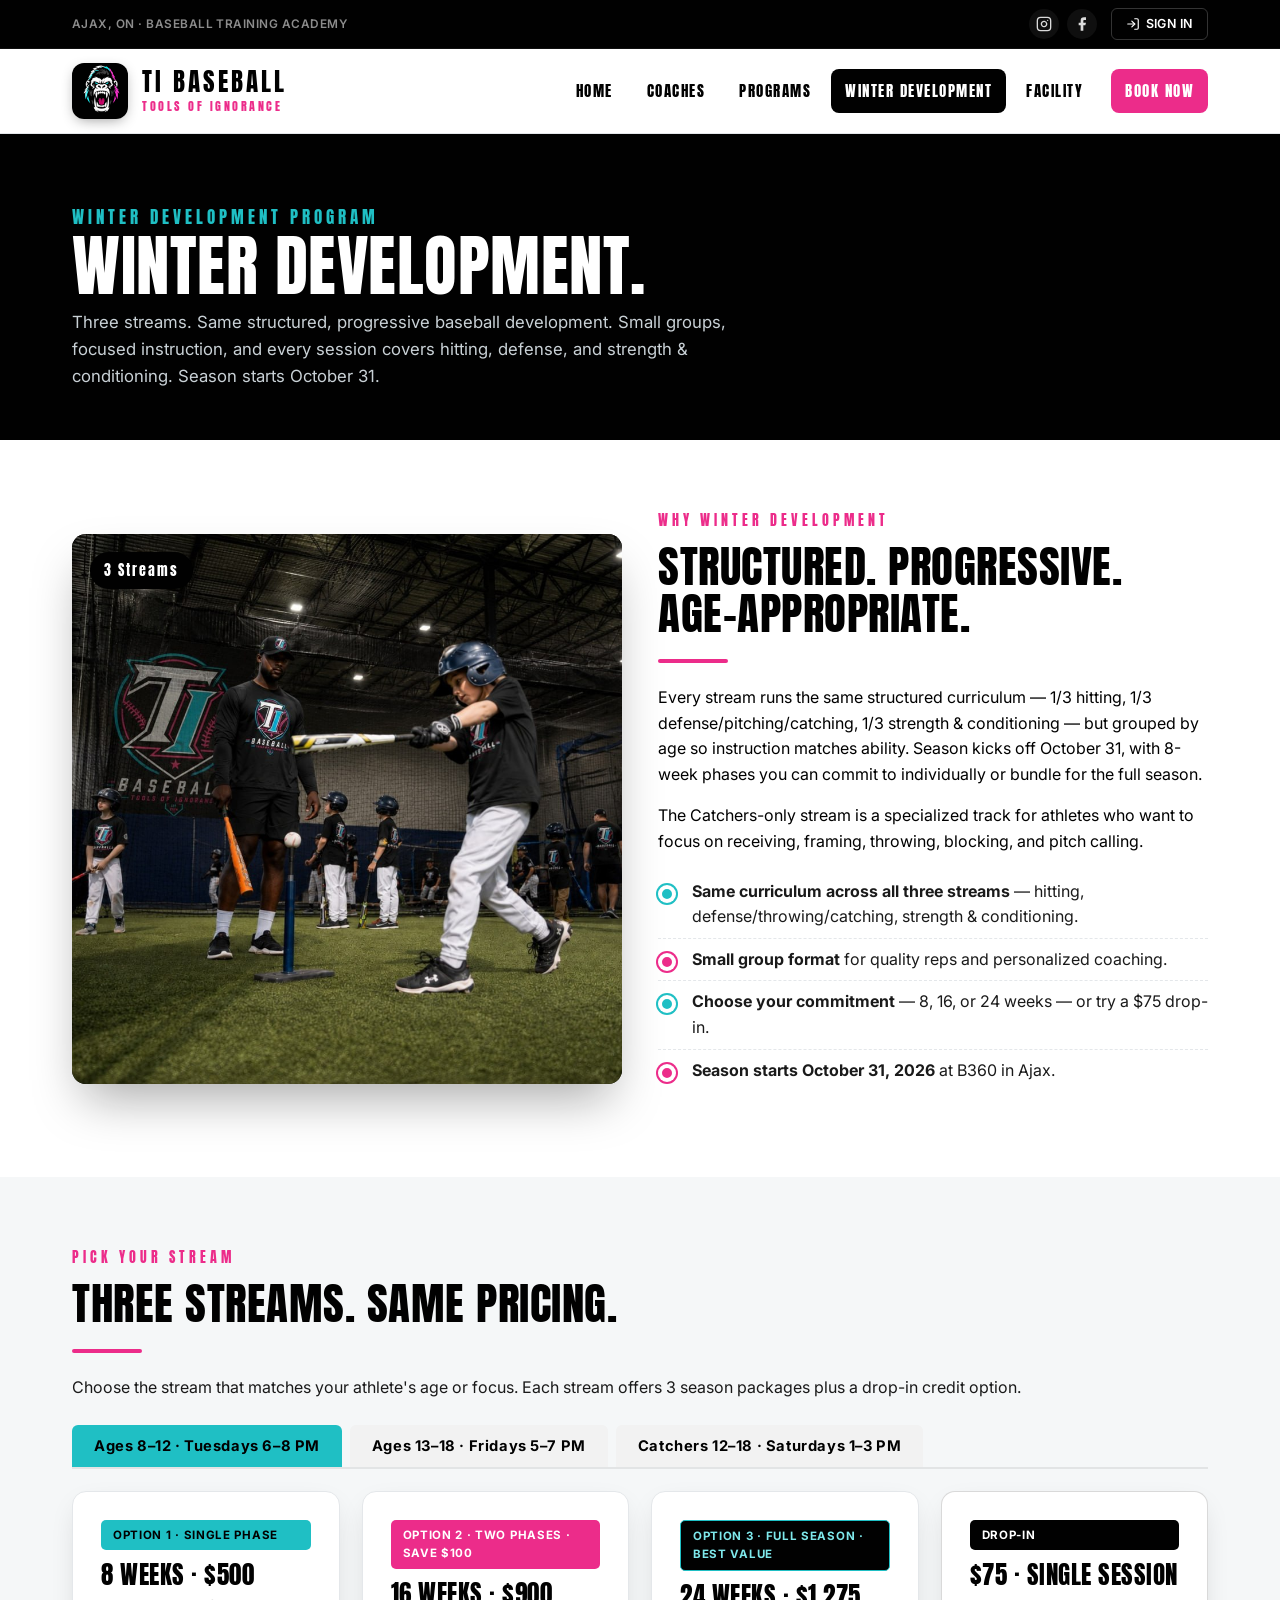
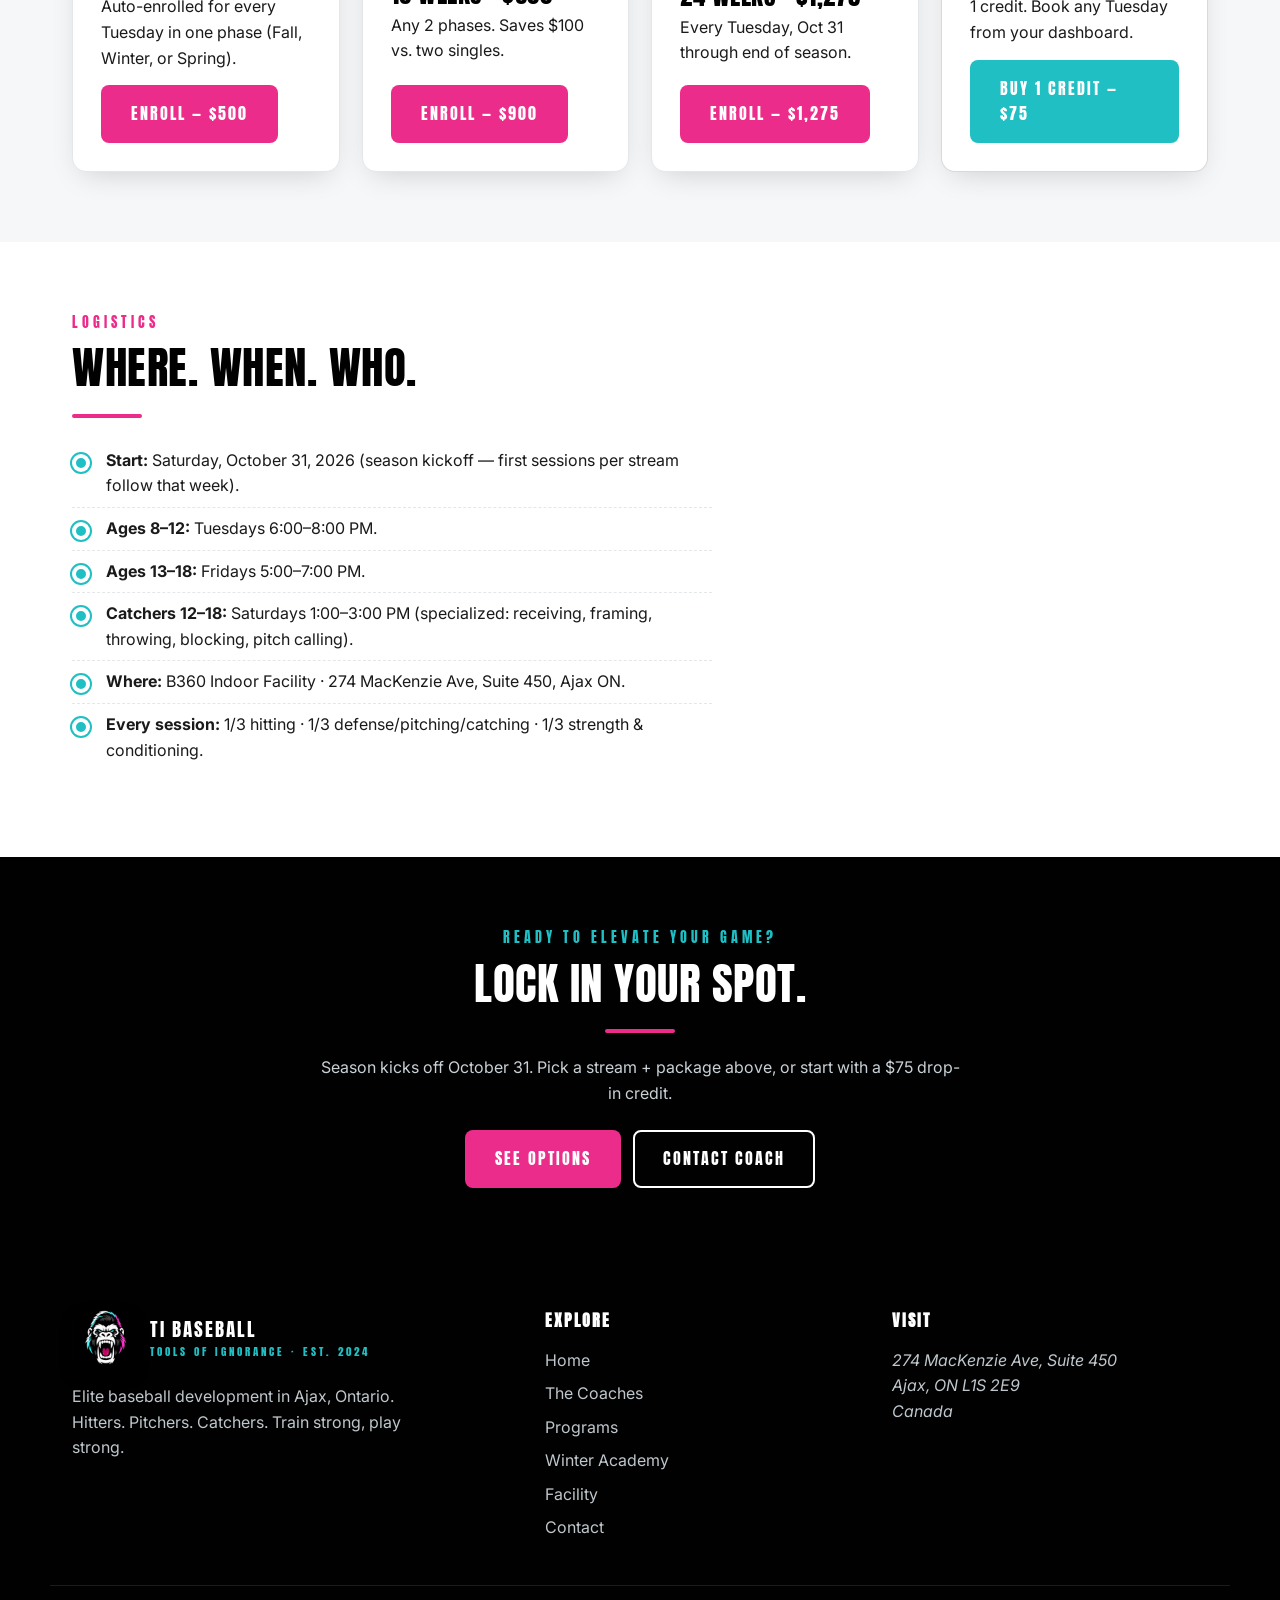
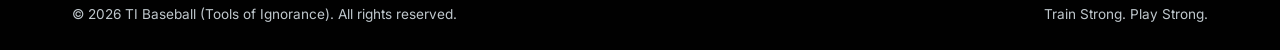
==== commit 80c11bde: "Restore Coach Hastings to site + admin (reverses task #73) Coach page: - Restored 'Meet The Coaches'" ====
--- a/academy.html
+++ b/academy.html
@@ -83,7 +83,7 @@
     </button>
     <ul class="nav-links" id="nav-links">
       <li><a href="index.html">Home</a></li>
-      <li><a href="coach.html">Coach</a></li>
+      <li><a href="coach.html">Coaches</a></li>
       <li><a href="programs.html">Programs</a></li>
       
       <li><a href="academy.html">Winter Development</a></li>
@@ -303,7 +303,7 @@
       <h5>Explore</h5>
       <ul>
         <li><a href="index.html">Home</a></li>
-        <li><a href="coach.html">The Coach</a></li>
+        <li><a href="coach.html">The Coaches</a></li>
         <li><a href="programs.html">Programs</a></li>
         
         <li><a href="academy.html">Winter Academy</a></li>
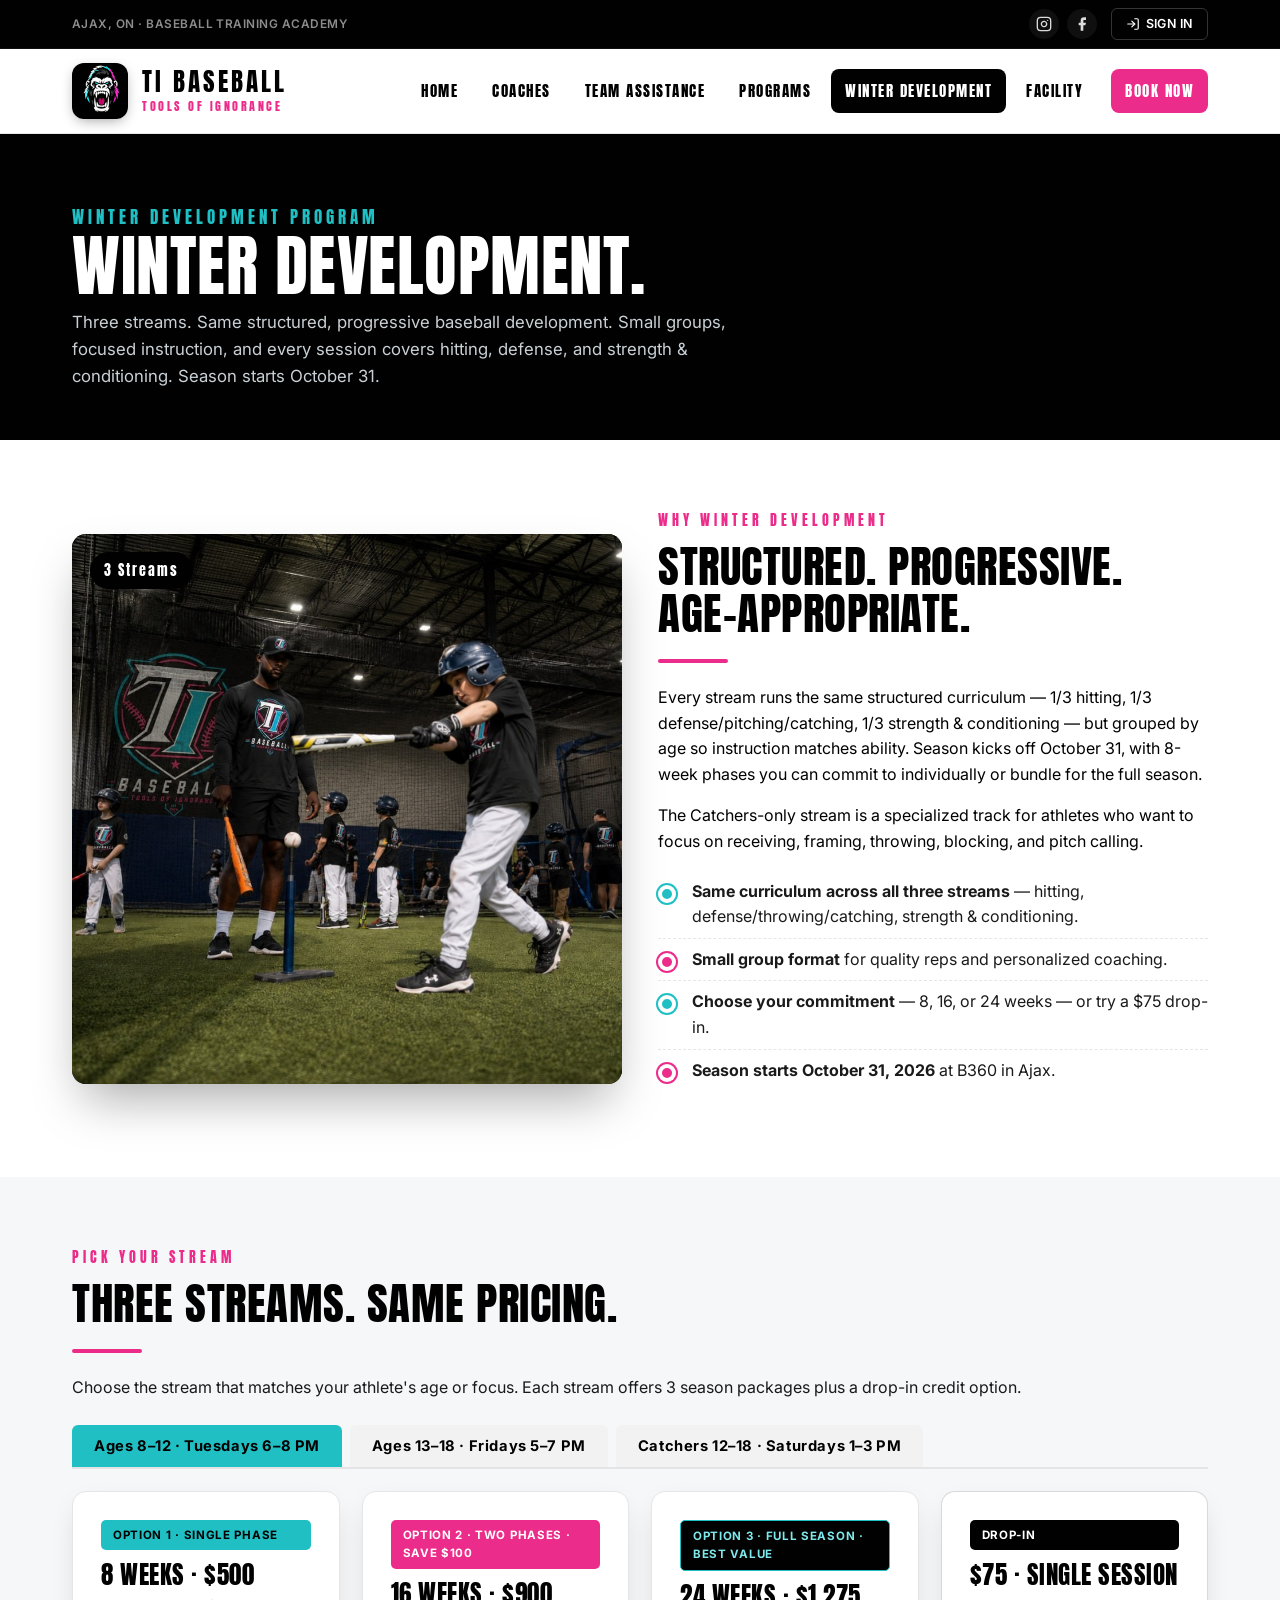
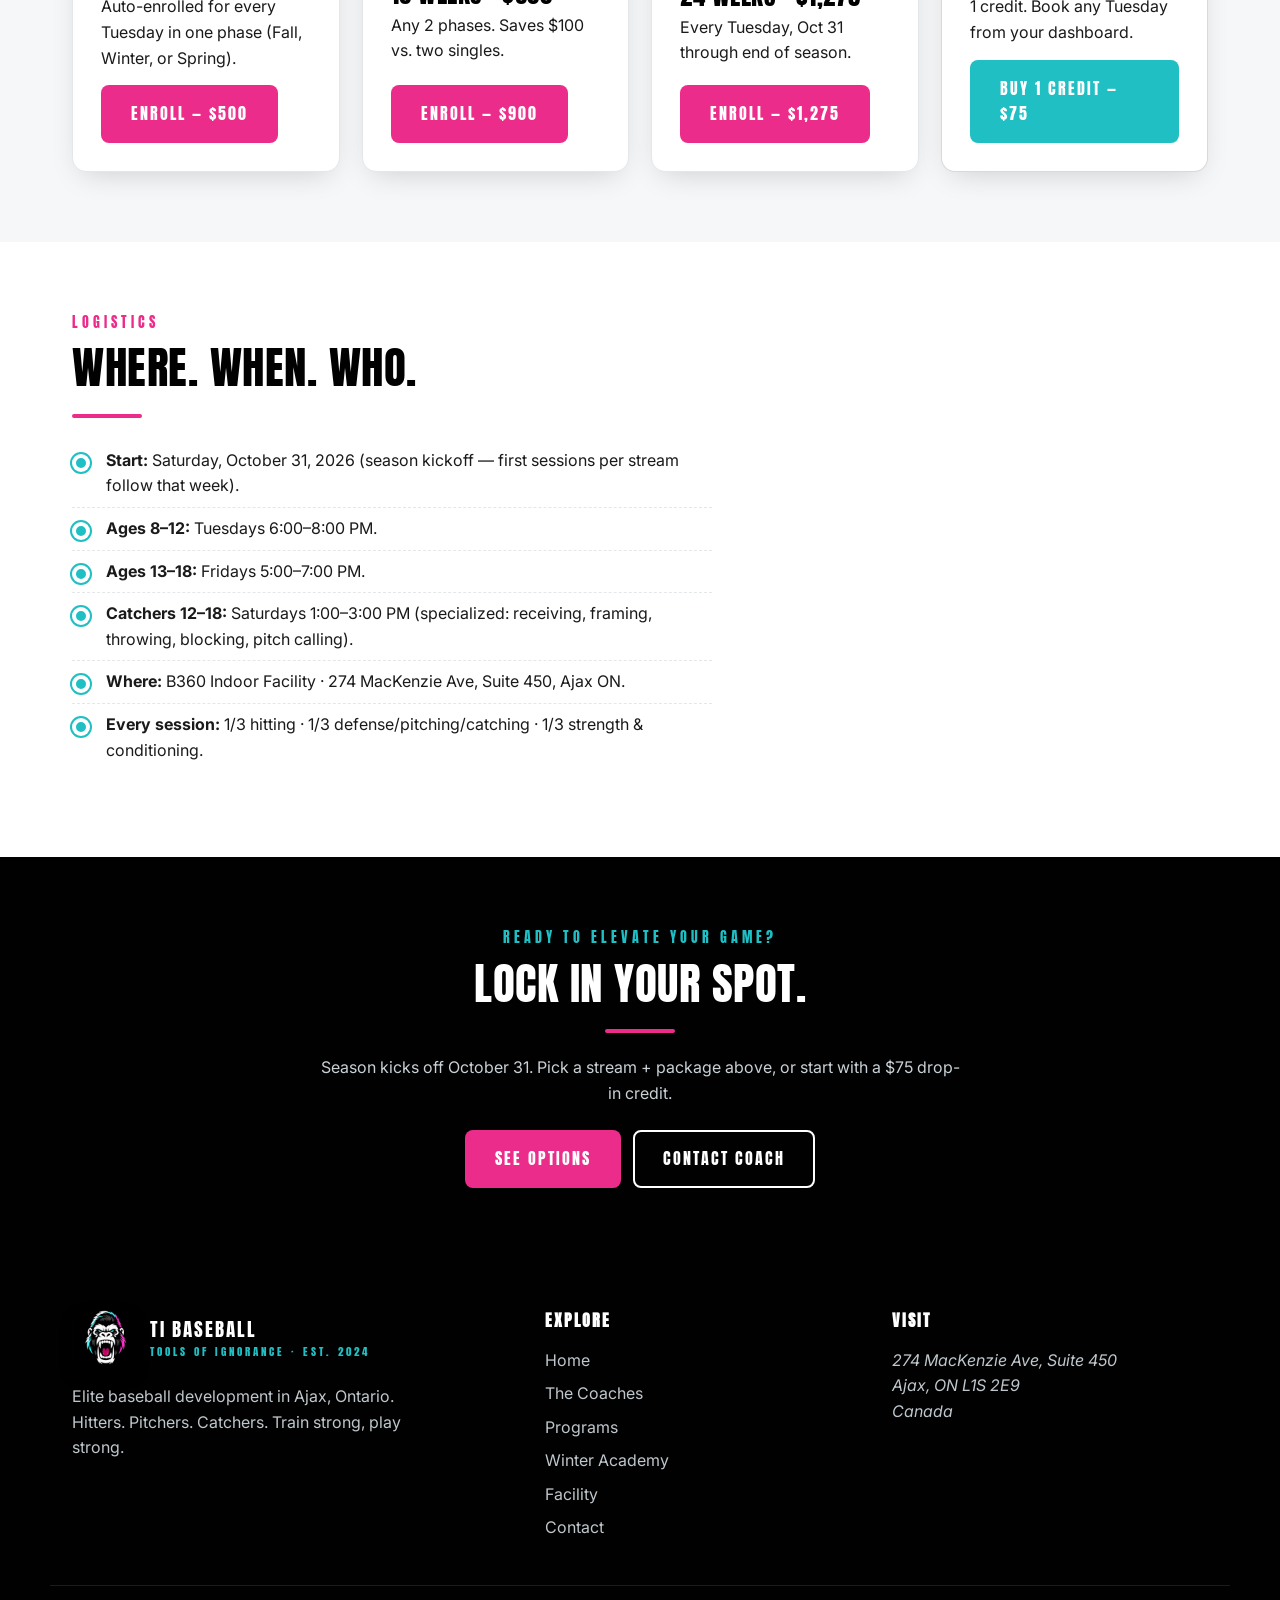
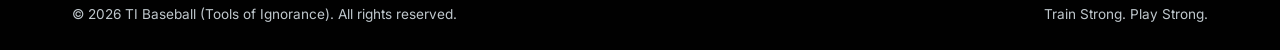
==== commit feaa5f23: "Add Team Assistance page + inquiry form + Coach alert Public site: - NEW /team-assistance page (mirr" ====
--- a/academy.html
+++ b/academy.html
@@ -84,6 +84,7 @@
     <ul class="nav-links" id="nav-links">
       <li><a href="index.html">Home</a></li>
       <li><a href="coach.html">Coaches</a></li>
+      <li><a href="team-assistance.html">Team Assistance</a></li>
       <li><a href="programs.html">Programs</a></li>
       
       <li><a href="academy.html">Winter Development</a></li>
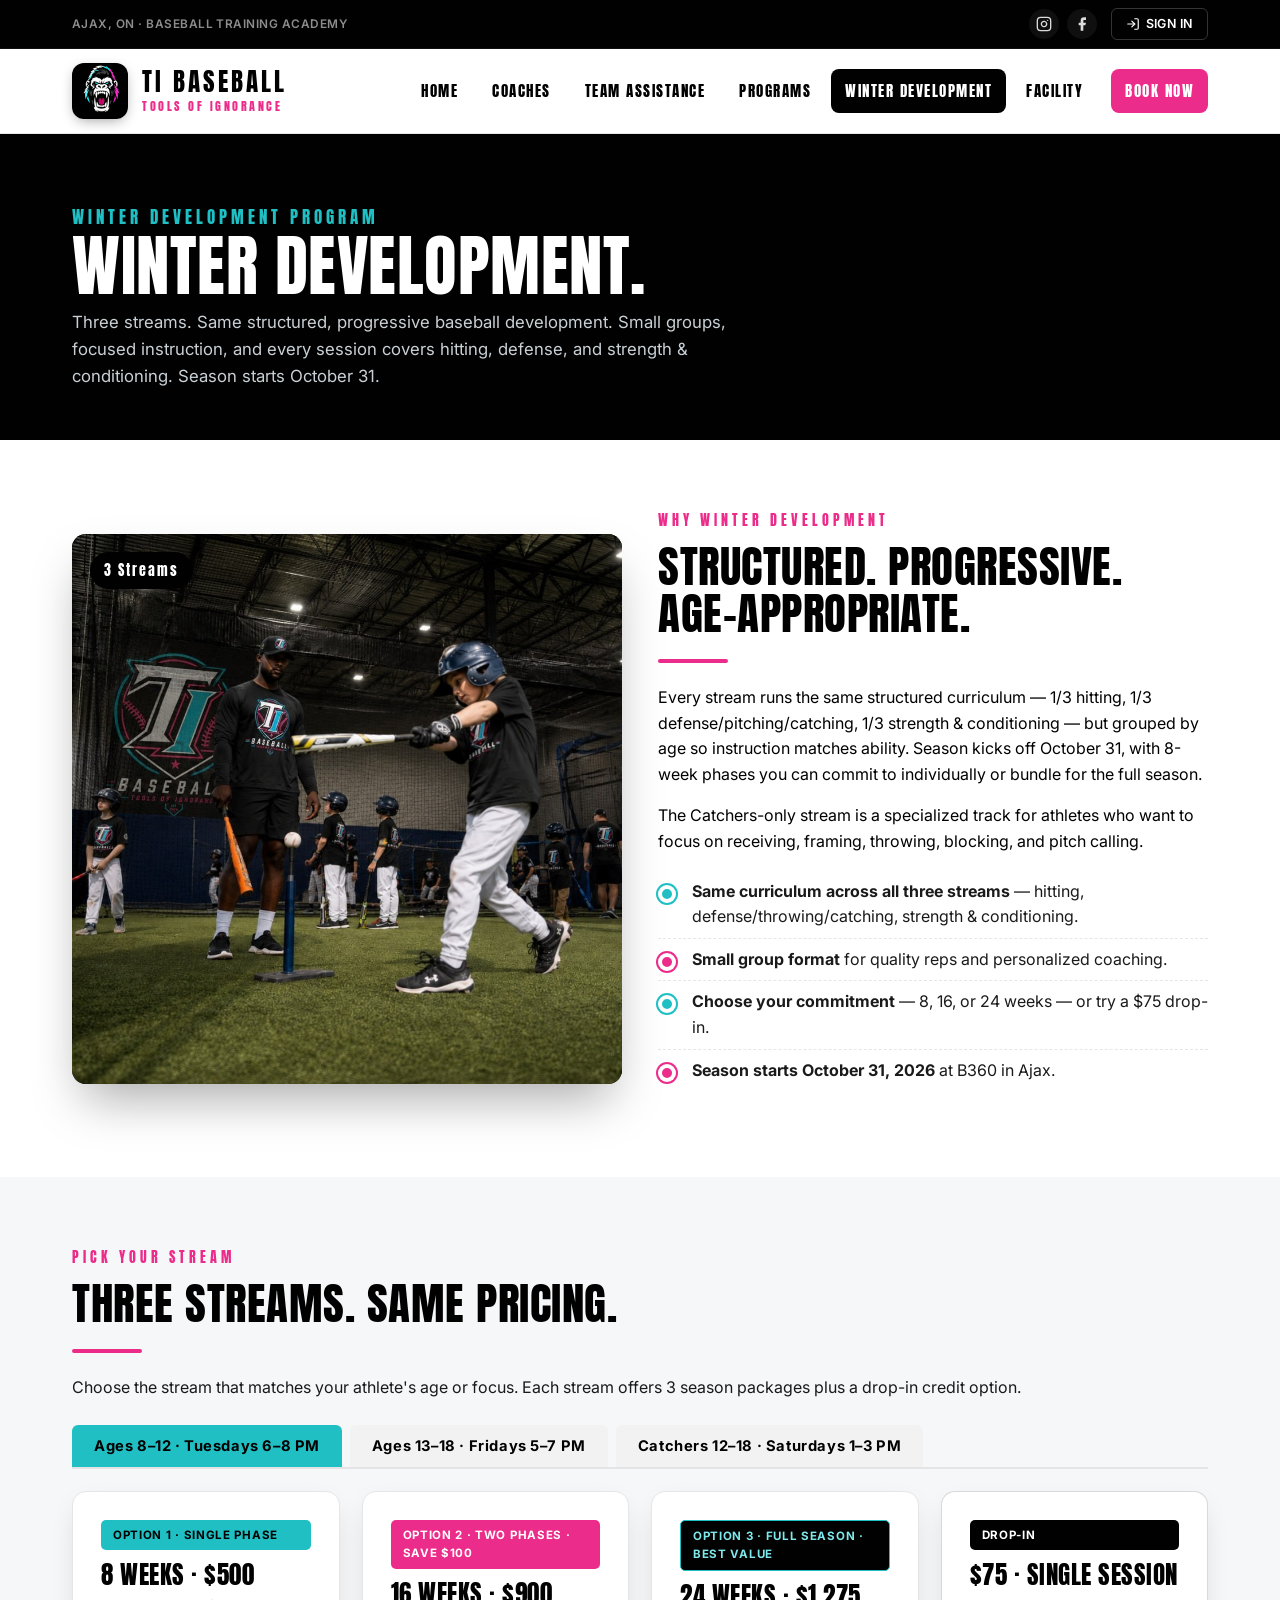
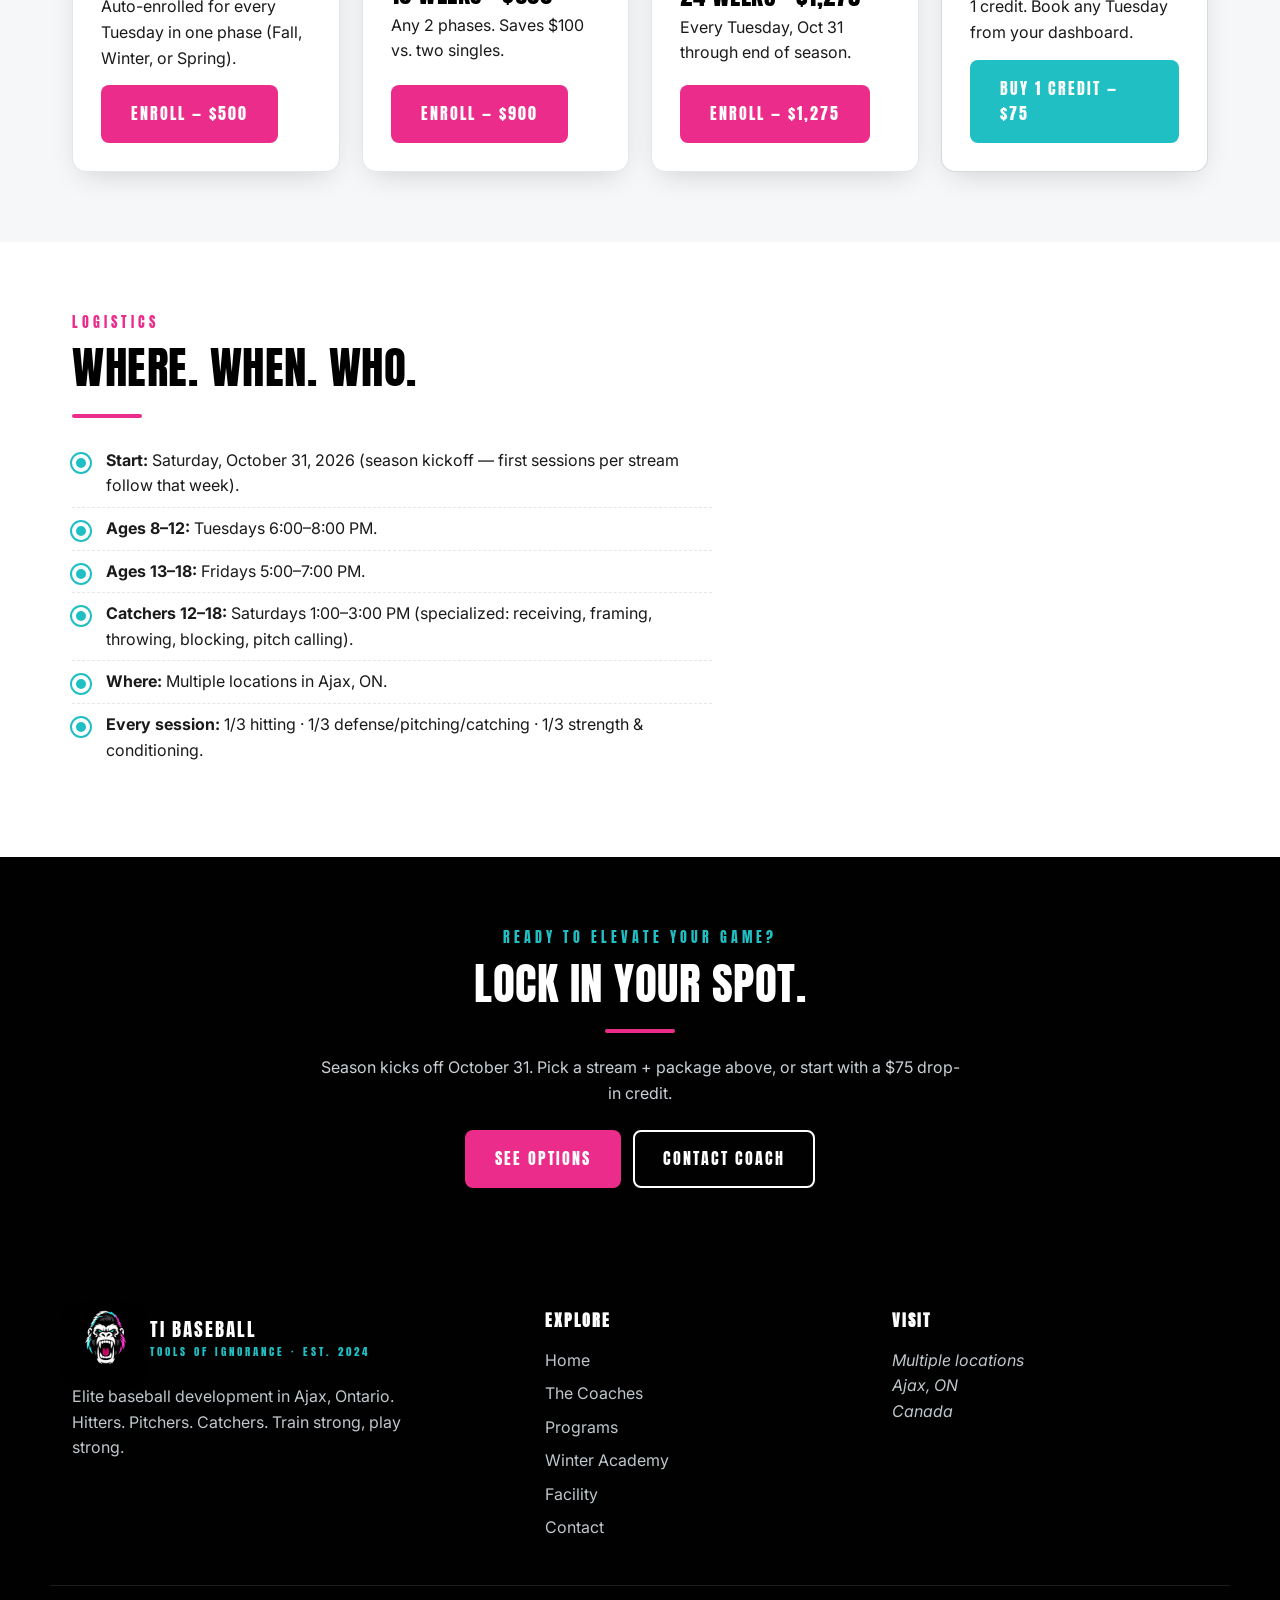
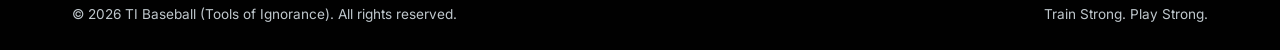
==== commit 1255c307: "Replace street addresses with 'Multiple locations' on public pages; remove map embeds Co-Authored-By" ====
--- a/academy.html
+++ b/academy.html
@@ -266,7 +266,7 @@
         <li><strong>Ages 8–12:</strong> Tuesdays 6:00–8:00 PM.</li>
         <li><strong>Ages 13–18:</strong> Fridays 5:00–7:00 PM.</li>
         <li><strong>Catchers 12–18:</strong> Saturdays 1:00–3:00 PM (specialized: receiving, framing, throwing, blocking, pitch calling).</li>
-        <li><strong>Where:</strong> B360 Indoor Facility · 274 MacKenzie Ave, Suite 450, Ajax ON.</li>
+        <li><strong>Where:</strong> Multiple locations in Ajax, ON.</li>
         <li><strong>Every session:</strong> 1/3 hitting · 1/3 defense/pitching/catching · 1/3 strength &amp; conditioning.</li>
       </ul>
     </div>
@@ -315,8 +315,8 @@
     <div>
       <h5>Visit</h5>
       <address>
-        274 MacKenzie Ave, Suite 450<br>
-        Ajax, ON L1S 2E9<br>
+        Multiple locations<br>
+        Ajax, ON<br>
         Canada
       </address>
     </div>
